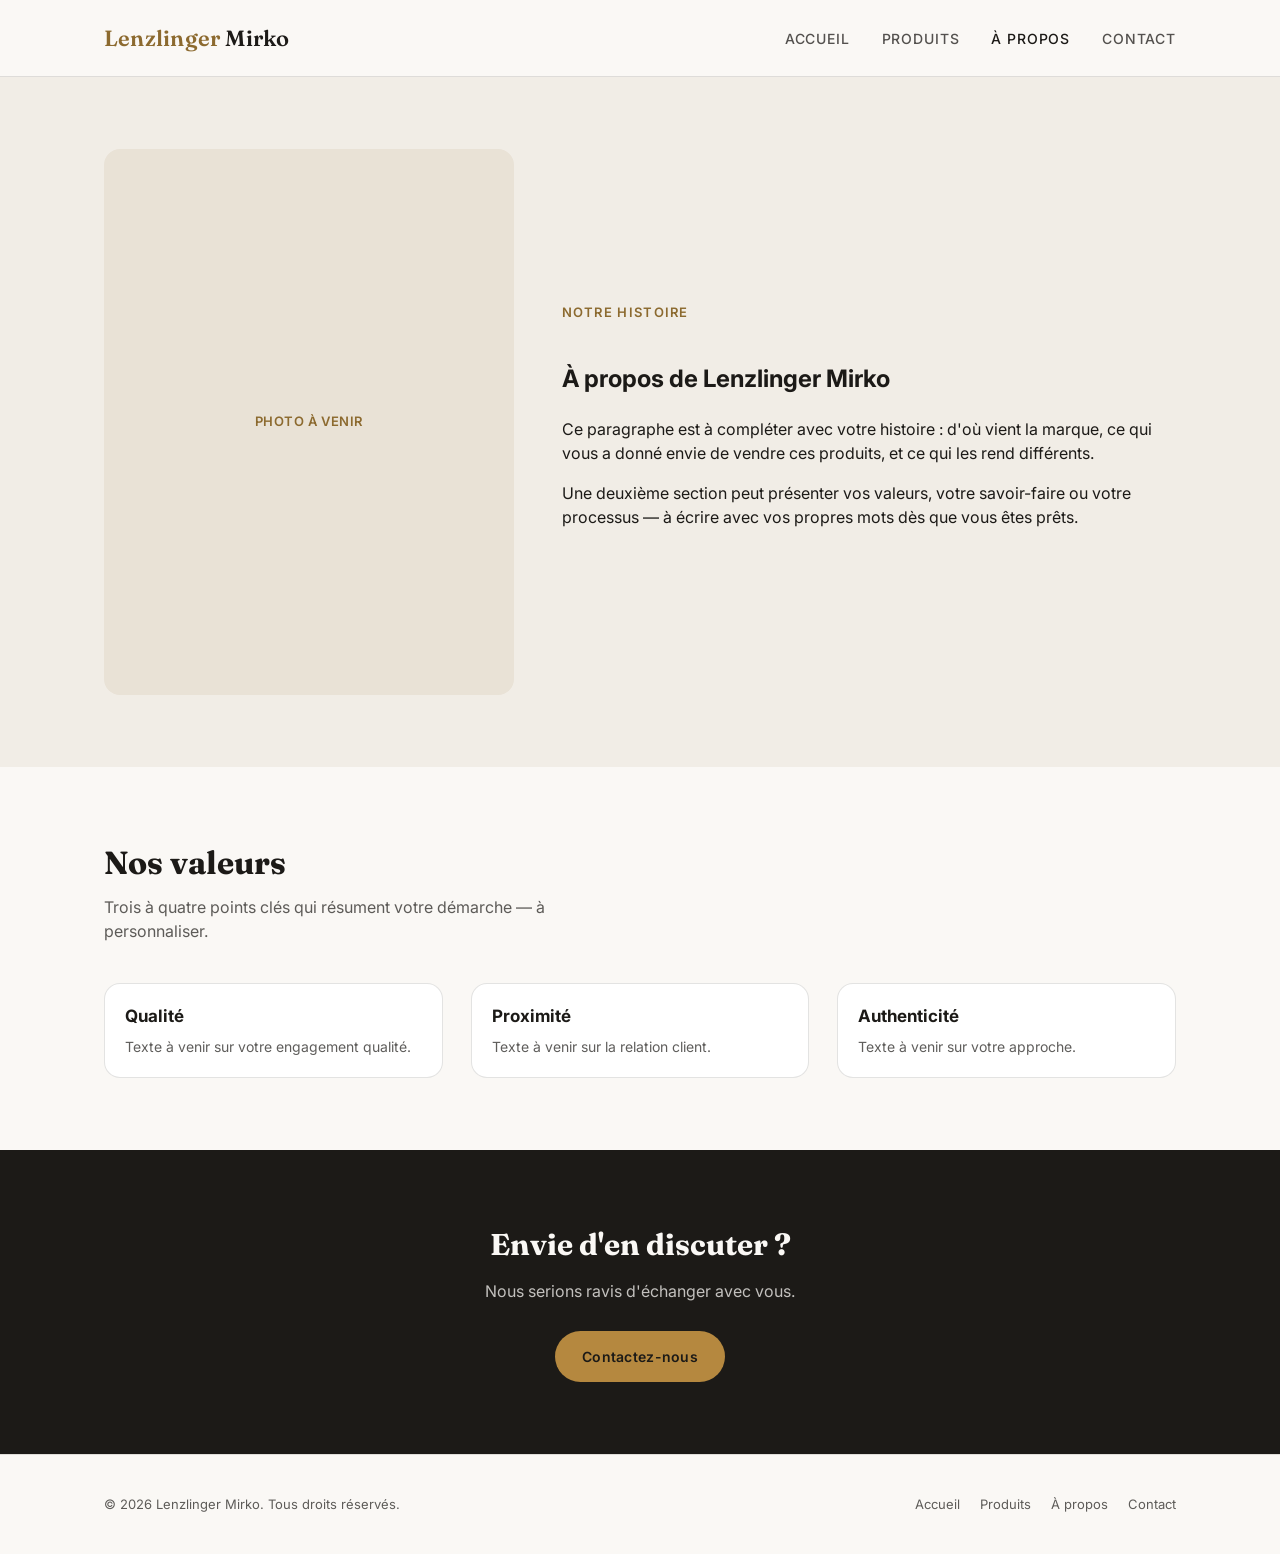
==== a-propos.html @ 875009d1 "Scaffold the Lenzlinger Mirko storefront site Static homepage, products, about and contact pages wit" ====
<!doctype html>
<html lang="fr">
<head>
<meta charset="utf-8">
<meta name="viewport" content="width=device-width, initial-scale=1">
<title>Lenzlinger Mirko — À propos</title>
<meta name="description" content="L'histoire et les valeurs de Lenzlinger Mirko.">
<link rel="preconnect" href="https://fonts.googleapis.com">
<link rel="preconnect" href="https://fonts.gstatic.com" crossorigin>
<link href="https://fonts.googleapis.com/css2?family=Fraunces:opsz,wght@9..144,500;9..144,600&family=Inter:wght@400;500;600;700&display=swap" rel="stylesheet">
<link rel="stylesheet" href="css/style.css">
</head>
<body>

<header class="site-header">
  <div class="wrap">
    <a href="index.html" class="logo">
      <span class="logo-animate"><span class="logo-mark">Lenzlinger</span> Mirko</span>
    </a>
    <nav class="main-nav" id="main-nav">
      <ul>
        <li><a href="index.html">Accueil</a></li>
        <li><a href="produits.html">Produits</a></li>
        <li><a href="a-propos.html" aria-current="page">À propos</a></li>
        <li><a href="contact.html">Contact</a></li>
      </ul>
    </nav>
    <button class="nav-toggle" aria-label="Ouvrir le menu" aria-expanded="false" aria-controls="main-nav">
      <span></span><span></span><span></span>
    </button>
  </div>
</header>

<main>

  <section class="about">
    <div class="wrap">
      <div class="about-media">Photo à venir</div>
      <div>
        <span class="eyebrow">Notre histoire</span>
        <h1>À propos de Lenzlinger Mirko</h1>
        <p class="lead">Ce paragraphe est à compléter avec votre histoire : d'où vient la marque, ce qui vous a donné envie de vendre ces produits, et ce qui les rend différents.</p>
        <p class="lead">Une deuxième section peut présenter vos valeurs, votre savoir-faire ou votre processus — à écrire avec vos propres mots dès que vous êtes prêts.</p>
      </div>
    </div>
  </section>

  <section>
    <div class="wrap">
      <div class="section-head">
        <div>
          <h2>Nos valeurs</h2>
          <p>Trois à quatre points clés qui résument votre démarche — à personnaliser.</p>
        </div>
      </div>
      <div class="grid">
        <article class="card">
          <div class="card-body">
            <h3>Qualité</h3>
            <p style="opacity:.7; font-size:14px; margin:0;">Texte à venir sur votre engagement qualité.</p>
          </div>
        </article>
        <article class="card">
          <div class="card-body">
            <h3>Proximité</h3>
            <p style="opacity:.7; font-size:14px; margin:0;">Texte à venir sur la relation client.</p>
          </div>
        </article>
        <article class="card">
          <div class="card-body">
            <h3>Authenticité</h3>
            <p style="opacity:.7; font-size:14px; margin:0;">Texte à venir sur votre approche.</p>
          </div>
        </article>
      </div>
    </div>
  </section>

  <section class="cta-band">
    <div class="wrap">
      <h2>Envie d'en discuter ?</h2>
      <p>Nous serions ravis d'échanger avec vous.</p>
      <a href="contact.html" class="btn btn-primary">Contactez-nous</a>
    </div>
  </section>

</main>

<footer class="site-footer">
  <div class="wrap">
    <span>&copy; 2026 Lenzlinger Mirko. Tous droits réservés.</span>
    <nav>
      <ul>
        <li><a href="index.html">Accueil</a></li>
        <li><a href="produits.html">Produits</a></li>
        <li><a href="a-propos.html">À propos</a></li>
        <li><a href="contact.html">Contact</a></li>
      </ul>
    </nav>
  </div>
</footer>

<script src="js/main.js"></script>
</body>
</html>
---- css/style.css ----
:root {
  --ink: #1c1a17;
  --paper: #faf8f5;
  --paper-dim: #f1ede6;
  --accent: #b5883f;
  --accent-dark: #8c6a2f;
  --line: rgba(28, 26, 23, 0.12);
  --maxw: 1120px;
}

* { box-sizing: border-box; }

html { scroll-behavior: smooth; }

body {
  margin: 0;
  font-family: "Inter", system-ui, -apple-system, "Segoe UI", sans-serif;
  color: var(--ink);
  background: var(--paper);
  line-height: 1.5;
}

a { color: inherit; text-decoration: none; }

img { max-width: 100%; display: block; }

.wrap {
  max-width: var(--maxw);
  margin: 0 auto;
  padding: 0 24px;
}

/* Header */
.site-header {
  position: sticky;
  top: 0;
  z-index: 50;
  background: rgba(250, 248, 245, 0.92);
  backdrop-filter: blur(8px);
  border-bottom: 1px solid var(--line);
}

.site-header .wrap {
  display: flex;
  align-items: center;
  justify-content: space-between;
  height: 76px;
}

.logo {
  font-family: "Fraunces", Georgia, serif;
  font-weight: 600;
  font-size: 22px;
  letter-spacing: 0.01em;
  display: inline-flex;
  align-items: baseline;
  gap: 6px;
}

.logo .logo-mark {
  color: var(--accent-dark);
}

.logo-animate {
  display: inline-block;
  opacity: 0;
  transform: translateY(10px);
  animation: logoFill 0.9s cubic-bezier(0.19, 1, 0.22, 1) forwards;
  animation-delay: 0.15s;
}

@keyframes logoFill {
  0% {
    opacity: 0;
    transform: translateY(14px) scale(0.94);
    letter-spacing: 0.08em;
  }
  70% {
    opacity: 1;
  }
  100% {
    opacity: 1;
    transform: translateY(0) scale(1);
    letter-spacing: 0.01em;
  }
}

.main-nav ul {
  list-style: none;
  display: flex;
  gap: 32px;
  margin: 0;
  padding: 0;
}

.main-nav a {
  font-size: 14px;
  font-weight: 500;
  text-transform: uppercase;
  letter-spacing: 0.06em;
  opacity: 0.75;
  transition: opacity 0.15s ease;
}

.main-nav a:hover,
.main-nav a[aria-current="page"] {
  opacity: 1;
}

.nav-toggle {
  display: none;
  background: none;
  border: 0;
  cursor: pointer;
  padding: 8px;
}

.nav-toggle span {
  display: block;
  width: 22px;
  height: 2px;
  background: var(--ink);
  margin: 4px 0;
}

/* Hero */
.hero {
  position: relative;
  padding: 96px 0 80px;
  overflow: hidden;
  background: linear-gradient(180deg, var(--paper-dim), var(--paper));
}

.hero .wrap {
  display: grid;
  grid-template-columns: 1.1fr 0.9fr;
  gap: 48px;
  align-items: center;
}

.eyebrow {
  display: inline-block;
  font-size: 13px;
  font-weight: 600;
  letter-spacing: 0.1em;
  text-transform: uppercase;
  color: var(--accent-dark);
  margin-bottom: 18px;
}

.hero h1 {
  font-family: "Fraunces", Georgia, serif;
  font-size: clamp(36px, 5vw, 56px);
  line-height: 1.08;
  margin: 0 0 20px;
}

.hero p.lead {
  font-size: 18px;
  opacity: 0.8;
  max-width: 48ch;
  margin: 0 0 32px;
}

.btn {
  display: inline-flex;
  align-items: center;
  gap: 8px;
  padding: 14px 26px;
  border-radius: 999px;
  font-size: 14px;
  font-weight: 600;
  letter-spacing: 0.02em;
  border: 1px solid transparent;
  cursor: pointer;
}

.btn-primary {
  background: var(--ink);
  color: var(--paper);
}

.btn-primary:hover { background: var(--accent-dark); }

.btn-outline {
  border-color: var(--ink);
  background: transparent;
}

.btn-outline:hover {
  background: var(--ink);
  color: var(--paper);
}

.cta-row {
  display: flex;
  gap: 16px;
  flex-wrap: wrap;
}

.hero-visual {
  aspect-ratio: 4 / 5;
  border-radius: 20px;
  background: repeating-linear-gradient(
    135deg,
    var(--paper-dim),
    var(--paper-dim) 12px,
    #e9e2d6 12px,
    #e9e2d6 24px
  );
  display: flex;
  align-items: center;
  justify-content: center;
  text-align: center;
  color: var(--accent-dark);
  font-size: 14px;
  font-weight: 600;
  letter-spacing: 0.04em;
  text-transform: uppercase;
  border: 1px solid var(--line);
  padding: 24px;
}

/* Sections */
section { padding: 72px 0; }

.section-head {
  display: flex;
  align-items: flex-end;
  justify-content: space-between;
  gap: 24px;
  margin-bottom: 40px;
  flex-wrap: wrap;
}

.section-head h2 {
  font-family: "Fraunces", Georgia, serif;
  font-size: 32px;
  margin: 0;
}

.section-head p {
  margin: 8px 0 0;
  opacity: 0.7;
  max-width: 52ch;
}

/* Product grid */
.grid {
  display: grid;
  grid-template-columns: repeat(auto-fit, minmax(240px, 1fr));
  gap: 28px;
}

.card {
  background: #fff;
  border: 1px solid var(--line);
  border-radius: 16px;
  overflow: hidden;
  display: flex;
  flex-direction: column;
}

.card-media {
  aspect-ratio: 1 / 1;
  background: var(--paper-dim);
  display: flex;
  align-items: center;
  justify-content: center;
  color: var(--accent-dark);
  font-size: 13px;
  font-weight: 600;
  letter-spacing: 0.03em;
  text-transform: uppercase;
  text-align: center;
  padding: 16px;
}

.card-body { padding: 20px; }

.card-body h3 {
  margin: 0 0 6px;
  font-size: 17px;
}

.card-body .price {
  font-weight: 700;
  color: var(--accent-dark);
  margin-top: 10px;
}

.badge-soon {
  display: inline-block;
  font-size: 11px;
  font-weight: 700;
  text-transform: uppercase;
  letter-spacing: 0.05em;
  background: var(--paper-dim);
  color: var(--accent-dark);
  padding: 3px 10px;
  border-radius: 999px;
  margin-top: 10px;
}

/* About */
.about {
  background: var(--paper-dim);
}

.about .wrap {
  display: grid;
  grid-template-columns: 0.8fr 1.2fr;
  gap: 48px;
  align-items: center;
}

.about-media {
  aspect-ratio: 3 / 4;
  border-radius: 16px;
  background: #e9e2d6;
  display: flex;
  align-items: center;
  justify-content: center;
  color: var(--accent-dark);
  font-size: 13px;
  font-weight: 600;
  text-transform: uppercase;
  letter-spacing: 0.04em;
  text-align: center;
  padding: 24px;
}

/* Contact / CTA band */
.cta-band {
  background: var(--ink);
  color: var(--paper);
  text-align: center;
}

.cta-band h2 {
  font-family: "Fraunces", Georgia, serif;
  font-size: 30px;
  margin: 0 0 12px;
}

.cta-band p { opacity: 0.75; margin: 0 0 28px; }

.cta-band .btn-primary {
  background: var(--accent);
  color: var(--ink);
}

.cta-band .btn-primary:hover { background: #d6ab62; }

/* Contact page form */
.contact-grid {
  display: grid;
  grid-template-columns: 1fr 1fr;
  gap: 48px;
}

.form-field {
  margin-bottom: 20px;
}

.form-field label {
  display: block;
  font-size: 13px;
  font-weight: 600;
  margin-bottom: 6px;
}

.form-field input,
.form-field textarea {
  width: 100%;
  padding: 12px 14px;
  border: 1px solid var(--line);
  border-radius: 10px;
  font: inherit;
  background: #fff;
}

.form-field textarea { min-height: 140px; resize: vertical; }

.info-list {
  list-style: none;
  padding: 0;
  margin: 24px 0 0;
}

.info-list li {
  padding: 14px 0;
  border-top: 1px solid var(--line);
}

/* Footer */
.site-footer {
  border-top: 1px solid var(--line);
  padding: 40px 0;
}

.site-footer .wrap {
  display: flex;
  justify-content: space-between;
  align-items: center;
  flex-wrap: wrap;
  gap: 16px;
  font-size: 13px;
  opacity: 0.7;
}

.site-footer nav ul {
  list-style: none;
  display: flex;
  gap: 20px;
  margin: 0;
  padding: 0;
}

/* Responsive */
@media (max-width: 860px) {
  .hero .wrap,
  .about .wrap,
  .contact-grid {
    grid-template-columns: 1fr;
  }

  .hero { padding: 64px 0 48px; }

  .main-nav {
    position: fixed;
    inset: 76px 0 0 0;
    background: var(--paper);
    padding: 24px;
    transform: translateY(-110%);
    transition: transform 0.25s ease;
  }

  .main-nav.open { transform: translateY(0); }

  .main-nav ul {
    flex-direction: column;
    gap: 4px;
  }

  .main-nav a {
    display: block;
    padding: 14px 4px;
    font-size: 16px;
    border-bottom: 1px solid var(--line);
  }

  .nav-toggle { display: block; }
}
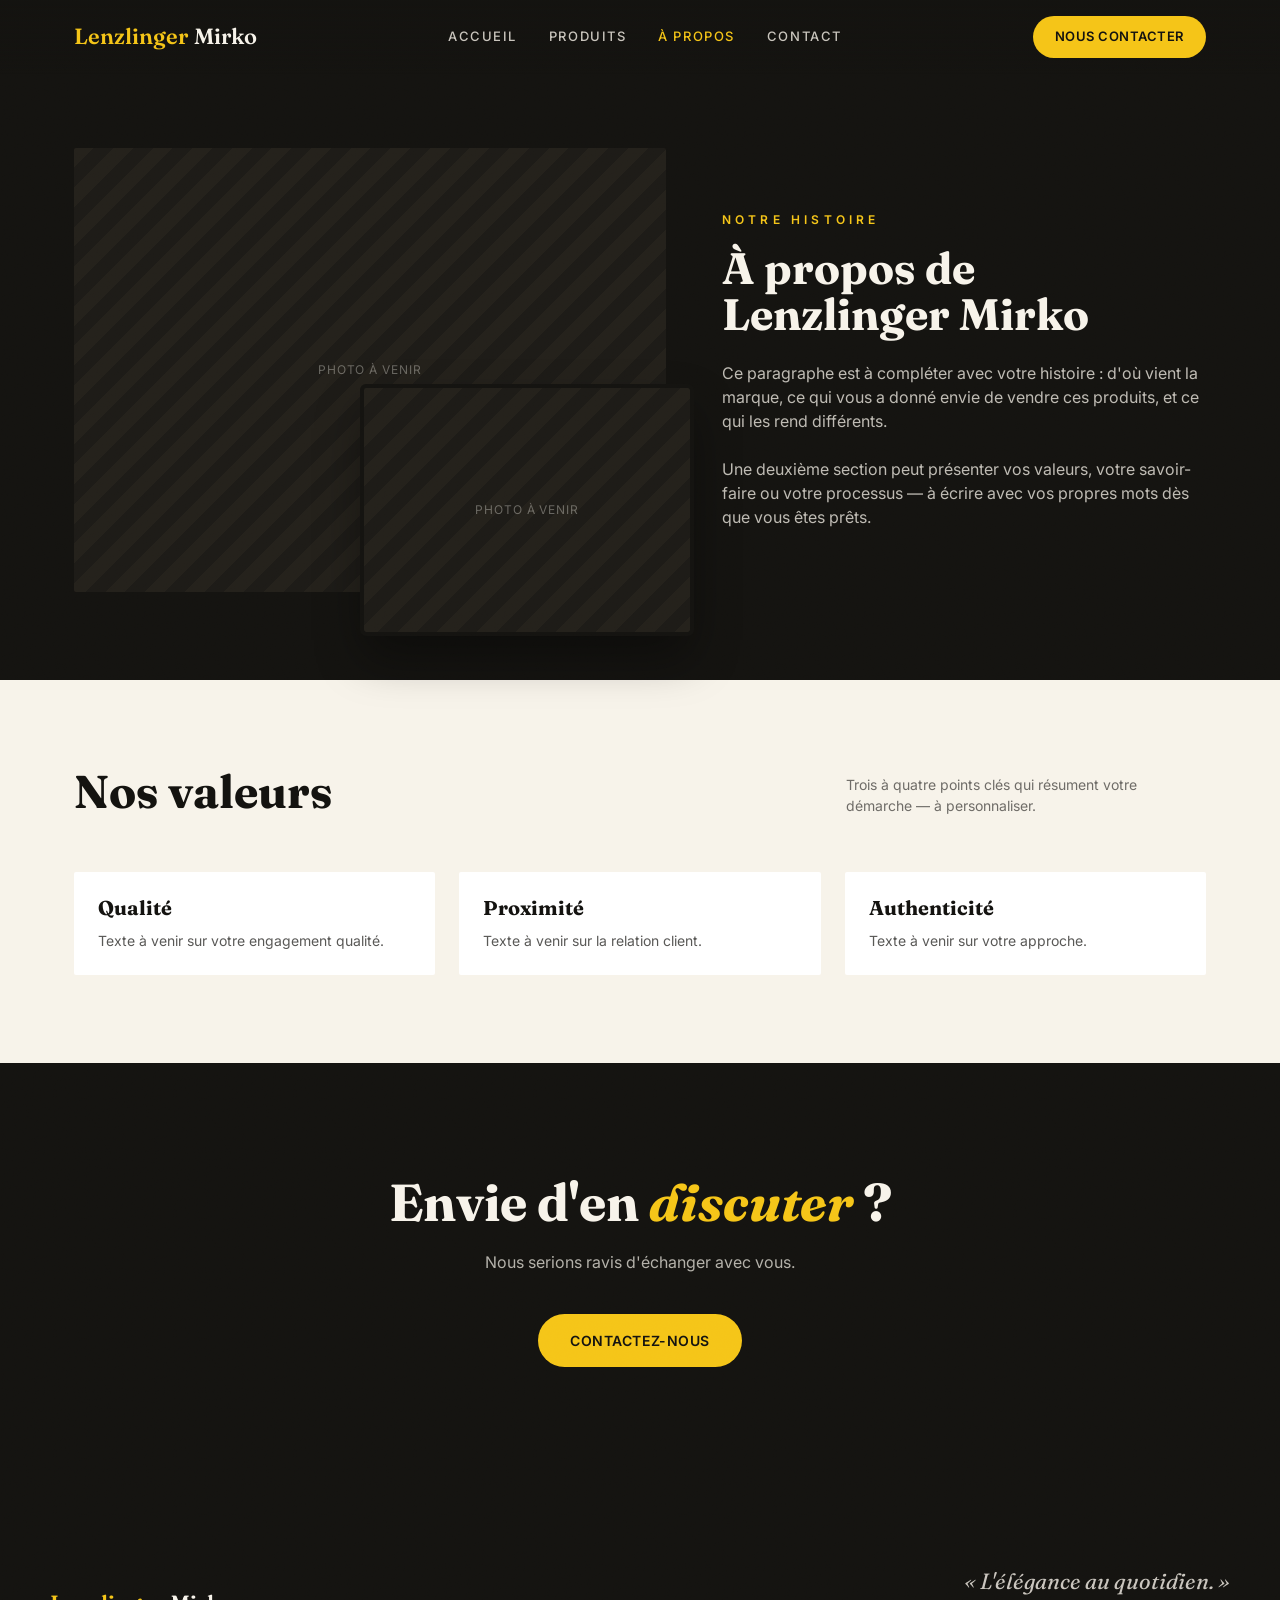
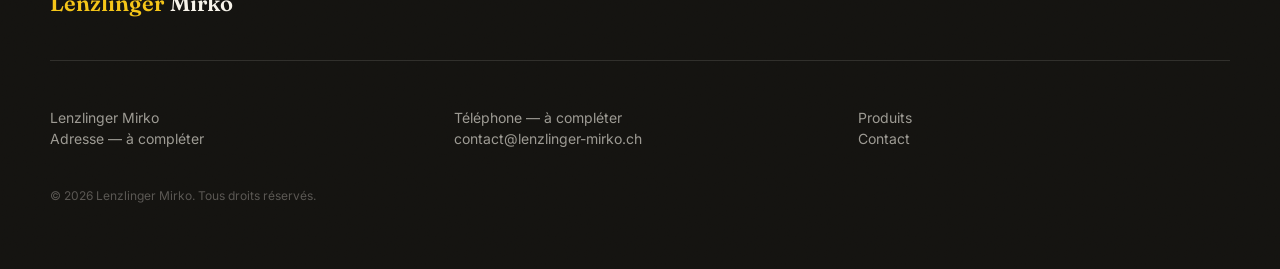
==== commit 8cbaaf7b: "Restyle the site after AZ Coaching's editorial design system Same visual language across all pages: " ====
--- a/a-propos.html
+++ b/a-propos.html
@@ -7,38 +7,54 @@
 <meta name="description" content="L'histoire et les valeurs de Lenzlinger Mirko.">
 <link rel="preconnect" href="https://fonts.googleapis.com">
 <link rel="preconnect" href="https://fonts.gstatic.com" crossorigin>
-<link href="https://fonts.googleapis.com/css2?family=Fraunces:opsz,wght@9..144,500;9..144,600&family=Inter:wght@400;500;600;700&display=swap" rel="stylesheet">
+<link href="https://fonts.googleapis.com/css2?family=Fraunces:ital,wght@0,500;0,600;1,400;1,500;1,600&family=Inter:wght@400;500;600;700&display=swap" rel="stylesheet">
 <link rel="stylesheet" href="css/style.css">
 </head>
 <body>
 
-<header class="site-header">
+<header id="site-header">
   <div class="wrap">
-    <a href="index.html" class="logo">
-      <span class="logo-animate"><span class="logo-mark">Lenzlinger</span> Mirko</span>
+    <a href="index.html" class="wordmark">
+      <span class="mark">Lenzlinger</span> Mirko
     </a>
-    <nav class="main-nav" id="main-nav">
-      <ul>
-        <li><a href="index.html">Accueil</a></li>
-        <li><a href="produits.html">Produits</a></li>
-        <li><a href="a-propos.html" aria-current="page">À propos</a></li>
-        <li><a href="contact.html">Contact</a></li>
-      </ul>
+    <nav class="main-nav">
+      <a href="index.html">Accueil</a>
+      <a href="produits.html">Produits</a>
+      <a href="a-propos.html" aria-current="page">À propos</a>
+      <a href="contact.html">Contact</a>
     </nav>
-    <button class="nav-toggle" aria-label="Ouvrir le menu" aria-expanded="false" aria-controls="main-nav">
-      <span></span><span></span><span></span>
-    </button>
+    <div class="header-actions">
+      <a href="contact.html" class="btn-pill">Nous contacter</a>
+      <button id="menu-toggle" class="menu-toggle" type="button" aria-expanded="false" aria-controls="full-menu" aria-label="Ouvrir le menu">
+        <span></span><span></span><span></span>
+      </button>
+    </div>
   </div>
 </header>
 
+<div id="full-menu">
+  <nav>
+    <a href="index.html">Accueil</a>
+    <a href="produits.html">Produits</a>
+    <a href="a-propos.html" aria-current="page">À propos</a>
+    <a href="contact.html">Contact</a>
+  </nav>
+  <div class="menu-footer">
+    <a href="contact.html" class="btn-pill btn-pill-lg">Nous contacter</a>
+  </div>
+</div>
+
 <main>
 
-  <section class="about">
+  <section class="band-dark grain" style="padding-top: 148px;">
     <div class="wrap">
-      <div class="about-media">Photo à venir</div>
-      <div>
-        <span class="eyebrow">Notre histoire</span>
-        <h1>À propos de Lenzlinger Mirko</h1>
+      <div class="overlap-media">
+        <div class="media-fill" data-reveal>Photo à venir</div>
+        <div class="media-fill small" data-reveal style="--reveal-delay:150ms">Photo à venir</div>
+      </div>
+      <div class="copy" data-reveal style="--reveal-delay:100ms">
+        <p class="kicker">Notre histoire</p>
+        <h1 class="editorial" style="font-size:clamp(30px,4vw,44px); margin:0; line-height:1.05;">À propos de Lenzlinger Mirko</h1>
         <p class="lead">Ce paragraphe est à compléter avec votre histoire : d'où vient la marque, ce qui vous a donné envie de vendre ces produits, et ce qui les rend différents.</p>
         <p class="lead">Une deuxième section peut présenter vos valeurs, votre savoir-faire ou votre processus — à écrire avec vos propres mots dès que vous êtes prêts.</p>
       </div>
@@ -48,55 +64,62 @@
   <section>
     <div class="wrap">
       <div class="section-head">
-        <div>
-          <h2>Nos valeurs</h2>
-          <p>Trois à quatre points clés qui résument votre démarche — à personnaliser.</p>
-        </div>
+        <h2 data-reveal>Nos valeurs</h2>
+        <p data-reveal style="--reveal-delay:80ms">Trois à quatre points clés qui résument votre démarche — à personnaliser.</p>
       </div>
-      <div class="grid">
-        <article class="card">
+      <div class="feature-grid" style="grid-template-columns: repeat(auto-fit, minmax(240px, 1fr));">
+        <article class="card-simple rise-card" data-reveal>
           <div class="card-body">
             <h3>Qualité</h3>
-            <p style="opacity:.7; font-size:14px; margin:0;">Texte à venir sur votre engagement qualité.</p>
+            <p>Texte à venir sur votre engagement qualité.</p>
           </div>
         </article>
-        <article class="card">
+        <article class="card-simple rise-card" data-reveal style="--reveal-delay:70ms">
           <div class="card-body">
             <h3>Proximité</h3>
-            <p style="opacity:.7; font-size:14px; margin:0;">Texte à venir sur la relation client.</p>
+            <p>Texte à venir sur la relation client.</p>
           </div>
         </article>
-        <article class="card">
+        <article class="card-simple rise-card" data-reveal style="--reveal-delay:140ms">
           <div class="card-body">
             <h3>Authenticité</h3>
-            <p style="opacity:.7; font-size:14px; margin:0;">Texte à venir sur votre approche.</p>
+            <p>Texte à venir sur votre approche.</p>
           </div>
         </article>
       </div>
     </div>
   </section>
 
-  <section class="cta-band">
+  <section class="cta-band grain">
     <div class="wrap">
-      <h2>Envie d'en discuter ?</h2>
-      <p>Nous serions ravis d'échanger avec vous.</p>
-      <a href="contact.html" class="btn btn-primary">Contactez-nous</a>
+      <h2 data-reveal>Envie d'en <em>discuter</em> ?</h2>
+      <p class="lead" data-reveal style="--reveal-delay:80ms">Nous serions ravis d'échanger avec vous.</p>
+      <div class="hero-actions" data-reveal style="--reveal-delay:160ms">
+        <a href="contact.html" class="btn-pill btn-pill-lg">Contactez-nous</a>
+      </div>
     </div>
   </section>
 
 </main>
 
-<footer class="site-footer">
-  <div class="wrap">
+<footer id="site-footer" class="grain">
+  <div class="top">
+    <span class="wordmark"><span class="mark">Lenzlinger</span> Mirko</span>
+    <p class="tagline">« L'élégance au quotidien. »</p>
+  </div>
+  <div class="cols">
+    <p>Lenzlinger Mirko<br>Adresse — à compléter</p>
+    <p>
+      Téléphone — à compléter<br>
+      <a href="mailto:contact@lenzlinger-mirko.ch" class="link-draw">contact@lenzlinger-mirko.ch</a>
+    </p>
+    <p>
+      <a href="produits.html" class="link-draw">Produits</a><br>
+      <a href="contact.html" class="link-draw">Contact</a>
+    </p>
+  </div>
+  <div class="bottom">
     <span>&copy; 2026 Lenzlinger Mirko. Tous droits réservés.</span>
-    <nav>
-      <ul>
-        <li><a href="index.html">Accueil</a></li>
-        <li><a href="produits.html">Produits</a></li>
-        <li><a href="a-propos.html">À propos</a></li>
-        <li><a href="contact.html">Contact</a></li>
-      </ul>
-    </nav>
   </div>
 </footer>
 
--- a/css/style.css
+++ b/css/style.css
@@ -1,28 +1,37 @@
 :root {
-  --ink: #1c1a17;
-  --paper: #faf8f5;
-  --paper-dim: #f1ede6;
-  --accent: #b5883f;
-  --accent-dark: #8c6a2f;
-  --line: rgba(28, 26, 23, 0.12);
-  --maxw: 1120px;
+  --ink: #141310;
+  --cream: #f7f3ea;
+  --yellow: #f5c518;
+  --yellow-dark: #8a6500;
+  --line: rgba(247, 243, 234, 0.12);
+  --line-dark: rgba(20, 19, 16, 0.12);
+  --maxw: 1180px;
 }
 
 * { box-sizing: border-box; }
 
-html { scroll-behavior: smooth; }
+html {
+  scroll-behavior: smooth;
+  overflow-x: hidden;
+}
 
 body {
   margin: 0;
+  overflow-x: hidden;
   font-family: "Inter", system-ui, -apple-system, "Segoe UI", sans-serif;
   color: var(--ink);
-  background: var(--paper);
+  background: var(--cream);
   line-height: 1.5;
 }
 
+body.menu-open { overflow: hidden; }
+
 a { color: inherit; text-decoration: none; }
-
 img { max-width: 100%; display: block; }
+
+.editorial {
+  font-family: "Fraunces", Georgia, serif;
+}
 
 .wrap {
   max-width: var(--maxw);
@@ -30,425 +39,698 @@
   padding: 0 24px;
 }
 
-/* Header */
-.site-header {
-  position: sticky;
-  top: 0;
-  z-index: 50;
-  background: rgba(250, 248, 245, 0.92);
-  backdrop-filter: blur(8px);
-  border-bottom: 1px solid var(--line);
-}
-
-.site-header .wrap {
+/* ---------- Reveal-on-scroll (fade + blur + rise), as on AZ Coaching ---------- */
+[data-reveal] {
+  opacity: 0;
+  transform: translateY(28px);
+  filter: blur(6px);
+  transition: opacity 0.8s cubic-bezier(0.16, 1, 0.3, 1),
+    transform 0.8s cubic-bezier(0.16, 1, 0.3, 1),
+    filter 0.8s cubic-bezier(0.16, 1, 0.3, 1);
+  transition-delay: var(--reveal-delay, 0ms);
+}
+
+[data-reveal].is-visible {
+  opacity: 1;
+  transform: none;
+  filter: blur(0);
+}
+
+[data-reveal-hero] {
+  transform: translateY(46px) scale(0.96);
+  filter: blur(10px);
+  transition-duration: 1s;
+}
+
+[data-reveal-hero].is-visible {
+  transform: none;
+  filter: blur(0);
+}
+
+@media (prefers-reduced-motion: reduce) {
+  html { scroll-behavior: auto; }
+  [data-reveal] {
+    opacity: 1 !important;
+    transform: none !important;
+    filter: none !important;
+    transition: none !important;
+  }
+  .kenburns { animation: none !important; }
+}
+
+/* Slow continuous zoom on the hero image */
+@keyframes kenburns {
+  from { transform: scale(1); }
+  to { transform: scale(1.18); }
+}
+
+.kenburns {
+  animation: kenburns 16s ease-in-out infinite alternate;
+}
+
+/* Underline that draws in on hover, instead of a static one */
+.link-draw {
+  position: relative;
+  background-image: linear-gradient(currentColor, currentColor);
+  background-position: 0 100%;
+  background-repeat: no-repeat;
+  background-size: 0% 1px;
+  transition: background-size 0.35s cubic-bezier(0.16, 1, 0.3, 1);
+}
+
+.link-draw:hover,
+.link-draw:focus-visible {
+  background-size: 100% 1px;
+}
+
+/* Elevation + image zoom on hover for cards */
+.rise-card {
+  transition: transform 0.5s cubic-bezier(0.16, 1, 0.3, 1),
+    box-shadow 0.5s cubic-bezier(0.16, 1, 0.3, 1);
+}
+
+@media (hover: hover) {
+  .rise-card:hover {
+    transform: translateY(-6px);
+    box-shadow: 0 24px 48px -24px rgba(20, 19, 16, 0.35);
+  }
+}
+
+/* Subtle grain over large dark fields */
+.grain { position: relative; isolation: isolate; }
+
+.grain::after {
+  content: "";
+  position: absolute;
+  inset: 0;
+  z-index: 1;
+  pointer-events: none;
+  opacity: 0.05;
+  mix-blend-mode: overlay;
+  background-image: url("data:image/svg+xml,%3Csvg xmlns='http://www.w3.org/2000/svg' width='120' height='120'%3E%3Cfilter id='n'%3E%3CfeTurbulence type='fractalNoise' baseFrequency='0.9' numOctaves='2' stitchTiles='stitch'/%3E%3C/filter%3E%3Crect width='100%25' height='100%25' filter='url(%23n)'/%3E%3C/svg%3E");
+  background-size: 120px 120px;
+}
+
+/* ---------- Header ---------- */
+#site-header {
+  position: fixed;
+  inset: 0 0 auto 0;
+  z-index: 60;
+  background-image: linear-gradient(to bottom, rgba(20,19,16,0.7) 0%, rgba(20,19,16,0.4) 70%, rgba(20,19,16,0) 100%);
+  transition: background-color 0.3s ease, backdrop-filter 0.3s ease, box-shadow 0.3s ease;
+}
+
+#site-header.scrolled {
+  background-image: none;
+  background-color: rgba(20, 19, 16, 0.92);
+  backdrop-filter: blur(10px);
+  box-shadow: 0 1px 0 var(--line);
+}
+
+#site-header .wrap {
   display: flex;
   align-items: center;
   justify-content: space-between;
-  height: 76px;
-}
-
-.logo {
+  gap: 24px;
+  padding: 16px 24px;
+}
+
+.wordmark {
   font-family: "Fraunces", Georgia, serif;
   font-weight: 600;
   font-size: 22px;
-  letter-spacing: 0.01em;
+  color: var(--cream);
   display: inline-flex;
   align-items: baseline;
   gap: 6px;
 }
 
-.logo .logo-mark {
-  color: var(--accent-dark);
-}
-
-.logo-animate {
-  display: inline-block;
+.wordmark .mark { color: var(--yellow); }
+
+.main-nav {
+  display: none;
+  align-items: center;
+  gap: 32px;
+  font-size: 13px;
+  font-weight: 500;
+  text-transform: uppercase;
+  letter-spacing: 0.12em;
+  color: rgba(247, 243, 234, 0.8);
+}
+
+.main-nav a:hover,
+.main-nav a[aria-current="page"] {
+  color: var(--yellow);
+}
+
+.header-actions { display: flex; align-items: center; gap: 12px; }
+
+.btn-pill {
+  display: inline-flex;
+  align-items: center;
+  gap: 8px;
+  border-radius: 999px;
+  padding: 11px 22px;
+  font-size: 13px;
+  font-weight: 600;
+  text-transform: uppercase;
+  letter-spacing: 0.04em;
+  background: var(--yellow);
+  color: var(--ink);
+  transition: background 0.2s ease;
+}
+
+.btn-pill:hover { background: #fff; }
+
+.btn-pill-lg { padding: 16px 32px; font-size: 14px; }
+
+.menu-toggle {
+  display: flex;
+  flex-direction: column;
+  align-items: center;
+  justify-content: center;
+  gap: 5px;
+  width: 40px;
+  height: 40px;
+  border-radius: 999px;
+  border: 1px solid rgba(247, 243, 234, 0.25);
+  background: none;
+  cursor: pointer;
+}
+
+.menu-toggle span {
+  width: 20px;
+  height: 1px;
+  background: var(--cream);
+  transition: transform 0.3s ease, opacity 0.2s ease;
+}
+
+.menu-toggle[aria-expanded="true"] span:nth-child(1) { transform: translateY(6px) rotate(45deg); }
+.menu-toggle[aria-expanded="true"] span:nth-child(2) { opacity: 0; }
+.menu-toggle[aria-expanded="true"] span:nth-child(3) { transform: translateY(-6px) rotate(-45deg); }
+
+#full-menu {
+  position: fixed;
+  inset: 0;
+  z-index: 50;
+  display: none;
+  flex-direction: column;
+  background: var(--ink);
+  color: var(--cream);
+  padding: 112px 24px 40px;
+}
+
+#full-menu.open { display: flex; }
+
+#full-menu nav {
+  display: flex;
+  flex: 1;
+  flex-direction: column;
+  justify-content: center;
+  gap: 4px;
+}
+
+#full-menu nav a {
+  font-family: "Fraunces", Georgia, serif;
+  font-size: 32px;
+  padding: 14px 0;
+  border-bottom: 1px solid var(--line);
   opacity: 0;
-  transform: translateY(10px);
-  animation: logoFill 0.9s cubic-bezier(0.19, 1, 0.22, 1) forwards;
-  animation-delay: 0.15s;
-}
-
-@keyframes logoFill {
-  0% {
-    opacity: 0;
-    transform: translateY(14px) scale(0.94);
-    letter-spacing: 0.08em;
-  }
-  70% {
-    opacity: 1;
-  }
-  100% {
-    opacity: 1;
-    transform: translateY(0) scale(1);
-    letter-spacing: 0.01em;
-  }
-}
-
-.main-nav ul {
-  list-style: none;
-  display: flex;
-  gap: 32px;
-  margin: 0;
-  padding: 0;
-}
-
-.main-nav a {
+  transform: translateY(16px);
+  transition: opacity 0.3s ease, transform 0.3s ease;
+}
+
+#full-menu.open nav a { opacity: 1; transform: none; }
+#full-menu nav a[aria-current="page"] { color: var(--yellow); }
+
+#full-menu .menu-footer {
+  display: flex;
+  flex-direction: column;
+  align-items: center;
+  gap: 16px;
+  margin-top: 32px;
+}
+
+@media (min-width: 1024px) {
+  .main-nav { display: flex; }
+  .menu-toggle { display: none; }
+  #full-menu { display: none !important; }
+}
+
+/* ---------- Hero ---------- */
+.hero {
+  position: relative;
+  display: flex;
+  align-items: center;
+  min-height: 100svh;
+  overflow: hidden;
+  background: var(--ink);
+}
+
+.hero-media {
+  position: absolute;
+  inset: 0;
+}
+
+.hero-media .kenburns {
+  position: absolute;
+  inset: 0;
+  width: 100%;
+  height: 100%;
+  background: repeating-linear-gradient(135deg, #1d1b17, #1d1b17 14px, #141310 14px, #141310 28px);
+  display: flex;
+  align-items: center;
+  justify-content: center;
+  color: rgba(247, 243, 234, 0.3);
+  font-size: 13px;
+  font-weight: 600;
+  letter-spacing: 0.08em;
+  text-transform: uppercase;
+}
+
+.hero-overlay {
+  position: absolute;
+  inset: 0;
+  background: linear-gradient(0deg, var(--ink) 0%, rgba(20,19,16,0.55) 55%, rgba(20,19,16,0.1) 100%);
+}
+
+.hero-content {
+  position: relative;
+  z-index: 1;
+  width: 100%;
+  padding: 0 24px;
+  max-width: var(--maxw);
+  margin: 0 auto;
+}
+
+.hero-inner { max-width: 640px; }
+
+.kicker {
+  font-size: 12px;
+  font-weight: 600;
+  text-transform: uppercase;
+  letter-spacing: 0.35em;
+  color: var(--yellow);
+  margin: 0 0 20px;
+}
+
+.hero h1 {
+  font-family: "Fraunces", Georgia, serif;
+  font-size: clamp(42px, 9vw, 92px);
+  line-height: 0.98;
+  margin: 0;
+  color: var(--cream);
+}
+
+.hero h1 em {
+  font-style: italic;
+  color: var(--yellow);
+}
+
+.hero .lead {
+  margin: 26px 0 0;
+  max-width: 44ch;
+  font-size: 18px;
+  color: rgba(247, 243, 234, 0.8);
+}
+
+.hero-actions {
+  display: flex;
+  flex-wrap: wrap;
+  align-items: center;
+  gap: 24px;
+  margin-top: 40px;
+}
+
+.hero-actions .link-draw {
   font-size: 14px;
   font-weight: 500;
-  text-transform: uppercase;
-  letter-spacing: 0.06em;
-  opacity: 0.75;
-  transition: opacity 0.15s ease;
-}
-
-.main-nav a:hover,
-.main-nav a[aria-current="page"] {
-  opacity: 1;
-}
-
-.nav-toggle {
+  color: rgba(247, 243, 234, 0.85);
+}
+
+.hero-actions .link-draw:hover { color: var(--yellow); }
+
+.hero-stats {
+  position: relative;
+  z-index: 1;
+  max-width: var(--maxw);
+  margin: 0 auto;
+  padding: 0 24px 32px;
   display: none;
-  background: none;
-  border: 0;
-  cursor: pointer;
-  padding: 8px;
-}
-
-.nav-toggle span {
-  display: block;
-  width: 22px;
-  height: 2px;
+}
+
+.hero-stats .row {
+  display: flex;
+  justify-content: space-between;
+  gap: 24px;
+  border-top: 1px solid var(--line);
+  padding-top: 18px;
+  font-size: 11px;
+  text-transform: uppercase;
+  letter-spacing: 0.2em;
+  color: rgba(247, 243, 234, 0.55);
+}
+
+.hero-stats .row span.num {
+  font-family: "Fraunces", Georgia, serif;
+  font-style: normal;
+  font-size: 18px;
+  color: var(--yellow);
+  margin-right: 8px;
+}
+
+@media (min-width: 640px) {
+  .hero-stats { display: block; }
+}
+
+/* ---------- Sections ---------- */
+section { padding: 88px 0; }
+
+.section-head {
+  display: flex;
+  gap: 24px;
+  justify-content: space-between;
+  align-items: flex-end;
+  flex-wrap: wrap;
+}
+
+.section-head h2 {
+  font-family: "Fraunces", Georgia, serif;
+  font-size: clamp(30px, 4vw, 46px);
+  line-height: 1.05;
+  margin: 0;
+  max-width: 20ch;
+}
+
+.section-head h2 em { font-style: italic; color: var(--yellow-dark); }
+
+.section-head p {
+  margin: 0;
+  max-width: 40ch;
+  font-size: 14px;
+  color: rgba(20, 19, 16, 0.6);
+}
+
+/* Asymmetric product grid */
+.feature-grid {
+  display: grid;
+  gap: 24px;
+  margin-top: 56px;
+  grid-template-columns: 1fr;
+}
+
+@media (min-width: 1024px) {
+  .feature-grid {
+    grid-template-columns: repeat(3, 1fr);
+    grid-auto-rows: 1fr;
+  }
+  .feature-grid > .card-feature {
+    grid-column: span 2;
+    grid-row: span 2;
+  }
+}
+
+.card-feature {
+  position: relative;
+  display: flex;
+  flex-direction: column;
+  justify-content: flex-end;
+  min-height: 26rem;
+  overflow: hidden;
+  border-radius: 2px;
+  background: #1d1b17;
+}
+
+.card-feature .media-fill {
+  position: absolute;
+  inset: 0;
+  background: repeating-linear-gradient(135deg, #24211b, #24211b 14px, #1d1b17 14px, #1d1b17 28px);
+  display: flex;
+  align-items: center;
+  justify-content: center;
+  color: rgba(247,243,234,0.35);
+  font-size: 12px;
+  text-transform: uppercase;
+  letter-spacing: 0.08em;
+}
+
+.card-feature::after {
+  content: "";
+  position: absolute;
+  inset: 0;
+  background: linear-gradient(0deg, var(--ink) 0%, rgba(20,19,16,0.25) 60%, transparent 100%);
+}
+
+.card-feature .card-body {
+  position: relative;
+  z-index: 1;
+  padding: 32px;
+  color: var(--cream);
+}
+
+.card-feature h3 { font-size: 28px; }
+
+.card-simple {
+  display: flex;
+  flex-direction: column;
+  overflow: hidden;
+  border-radius: 2px;
+  background: #fff;
+}
+
+.card-simple .media-fill {
+  aspect-ratio: 4 / 3;
+  background: var(--line-dark);
+  display: flex;
+  align-items: center;
+  justify-content: center;
+  color: rgba(20,19,16,0.4);
+  font-size: 12px;
+  text-transform: uppercase;
+  letter-spacing: 0.08em;
+}
+
+.card-body { padding: 24px; flex: 1; display: flex; flex-direction: column; }
+
+.card-body h3 {
+  font-family: "Fraunces", Georgia, serif;
+  font-size: 20px;
+  margin: 0;
+  line-height: 1.2;
+}
+
+.card-body p {
+  margin: 10px 0 0;
+  font-size: 14px;
+  opacity: 0.7;
+}
+
+.card-body .more {
+  margin-top: auto;
+  padding-top: 16px;
+  font-size: 12px;
+  font-weight: 600;
+  text-transform: uppercase;
+  letter-spacing: 0.05em;
+}
+
+.card-simple .more { color: var(--ink); }
+.card-feature .more { color: var(--yellow); }
+
+/* Dark editorial band with overlapping images */
+.band-dark {
   background: var(--ink);
-  margin: 4px 0;
-}
-
-/* Hero */
-.hero {
-  position: relative;
-  padding: 96px 0 80px;
-  overflow: hidden;
-  background: linear-gradient(180deg, var(--paper-dim), var(--paper));
-}
-
-.hero .wrap {
+  color: var(--cream);
+}
+
+.band-dark .wrap {
   display: grid;
-  grid-template-columns: 1.1fr 0.9fr;
-  gap: 48px;
-  align-items: center;
-}
-
-.eyebrow {
-  display: inline-block;
+  gap: 56px;
+  align-items: center;
+  grid-template-columns: 1fr;
+}
+
+@media (min-width: 1024px) {
+  .band-dark .wrap { grid-template-columns: 1.1fr 0.9fr; }
+}
+
+.overlap-media { position: relative; }
+
+.overlap-media .media-fill {
+  aspect-ratio: 4 / 3;
+  width: 100%;
+  border-radius: 2px;
+  background: repeating-linear-gradient(135deg, #24211b, #24211b 14px, #1d1b17 14px, #1d1b17 28px);
+  display: flex;
+  align-items: center;
+  justify-content: center;
+  color: rgba(247,243,234,0.35);
+  font-size: 12px;
+  text-transform: uppercase;
+  letter-spacing: 0.08em;
+}
+
+.overlap-media .media-fill.small {
+  position: absolute;
+  right: -24px;
+  bottom: -40px;
+  width: 55%;
+  box-shadow: 0 24px 48px rgba(0,0,0,0.4);
+  outline: 4px solid var(--ink);
+  display: none;
+}
+
+@media (min-width: 640px) {
+  .overlap-media .media-fill.small { display: flex; }
+}
+
+.band-dark .copy p.kicker { margin-bottom: 16px; }
+
+.band-dark .copy h2 {
+  font-family: "Fraunces", Georgia, serif;
+  font-size: clamp(30px, 4vw, 44px);
+  margin: 0;
+  line-height: 1.05;
+}
+
+.band-dark .copy .lead {
+  margin: 24px 0 0;
+  color: rgba(247, 243, 234, 0.75);
+  max-width: 48ch;
+}
+
+.band-dark .copy .link-draw {
+  display: inline-flex;
+  margin-top: 28px;
   font-size: 13px;
   font-weight: 600;
-  letter-spacing: 0.1em;
-  text-transform: uppercase;
-  color: var(--accent-dark);
-  margin-bottom: 18px;
-}
-
-.hero h1 {
-  font-family: "Fraunces", Georgia, serif;
-  font-size: clamp(36px, 5vw, 56px);
-  line-height: 1.08;
-  margin: 0 0 20px;
-}
-
-.hero p.lead {
+  text-transform: uppercase;
+  letter-spacing: 0.04em;
+  color: var(--yellow);
+}
+
+/* Centered text section */
+.text-center-section { text-align: center; }
+.text-center-section .wrap { max-width: 700px; }
+.text-center-section h2 {
+  font-family: "Fraunces", Georgia, serif;
+  font-size: clamp(26px, 4vw, 36px);
+  margin: 0;
+}
+.text-center-section p { margin: 20px auto 0; color: rgba(20,19,16,0.65); max-width: 56ch; }
+
+/* Testimonials */
+.testimonials { background: #fff; border-top: 1px solid var(--line-dark); }
+.testimonials h2 { font-family: "Fraunces", Georgia, serif; font-size: clamp(26px, 4vw, 36px); margin: 0; }
+
+.testimonial-grid {
+  display: grid;
+  gap: 40px;
+  margin-top: 48px;
+  grid-template-columns: 1fr;
+}
+
+@media (min-width: 640px) { .testimonial-grid { grid-template-columns: repeat(3, 1fr); } }
+
+.testimonial {
+  border-top: 1px solid var(--line-dark);
+  padding-top: 20px;
+}
+
+.testimonial blockquote {
+  margin: 0;
+  font-family: "Fraunces", Georgia, serif;
+  font-style: italic;
   font-size: 18px;
-  opacity: 0.8;
-  max-width: 48ch;
-  margin: 0 0 32px;
-}
-
-.btn {
-  display: inline-flex;
-  align-items: center;
-  gap: 8px;
-  padding: 14px 26px;
-  border-radius: 999px;
-  font-size: 14px;
+  line-height: 1.35;
+  color: rgba(20,19,16,0.85);
+}
+
+.testimonial figcaption {
+  margin-top: 16px;
+  font-size: 11px;
   font-weight: 600;
-  letter-spacing: 0.02em;
-  border: 1px solid transparent;
-  cursor: pointer;
-}
-
-.btn-primary {
+  text-transform: uppercase;
+  letter-spacing: 0.12em;
+  color: rgba(20,19,16,0.5);
+}
+
+/* CTA band */
+.cta-band {
   background: var(--ink);
-  color: var(--paper);
-}
-
-.btn-primary:hover { background: var(--accent-dark); }
-
-.btn-outline {
-  border-color: var(--ink);
-  background: transparent;
-}
-
-.btn-outline:hover {
+  color: var(--cream);
+  text-align: center;
+  padding: 112px 0;
+}
+
+.cta-band h2 {
+  font-family: "Fraunces", Georgia, serif;
+  font-size: clamp(32px, 5vw, 52px);
+  margin: 0;
+  line-height: 1.05;
+}
+
+.cta-band h2 em { font-style: italic; color: var(--yellow); }
+
+.cta-band .lead {
+  max-width: 44ch;
+  margin: 20px auto 0;
+  color: rgba(247, 243, 234, 0.7);
+}
+
+.cta-band .hero-actions { justify-content: center; }
+
+/* Footer */
+#site-footer {
   background: var(--ink);
-  color: var(--paper);
-}
-
-.cta-row {
-  display: flex;
-  gap: 16px;
+  color: var(--cream);
+  padding: 64px 24px;
+}
+
+#site-footer .top {
+  display: flex;
   flex-wrap: wrap;
-}
-
-.hero-visual {
-  aspect-ratio: 4 / 5;
-  border-radius: 20px;
-  background: repeating-linear-gradient(
-    135deg,
-    var(--paper-dim),
-    var(--paper-dim) 12px,
-    #e9e2d6 12px,
-    #e9e2d6 24px
-  );
-  display: flex;
-  align-items: center;
-  justify-content: center;
-  text-align: center;
-  color: var(--accent-dark);
-  font-size: 14px;
-  font-weight: 600;
-  letter-spacing: 0.04em;
-  text-transform: uppercase;
-  border: 1px solid var(--line);
-  padding: 24px;
-}
-
-/* Sections */
-section { padding: 72px 0; }
-
-.section-head {
-  display: flex;
+  gap: 24px;
   align-items: flex-end;
   justify-content: space-between;
-  gap: 24px;
-  margin-bottom: 40px;
+  max-width: var(--maxw);
+  margin: 0 auto;
+}
+
+#site-footer .tagline {
+  font-family: "Fraunces", Georgia, serif;
+  font-style: italic;
+  font-size: 22px;
+  color: rgba(247, 243, 234, 0.8);
+}
+
+#site-footer .cols {
+  display: grid;
+  gap: 32px;
+  max-width: var(--maxw);
+  margin: 40px auto 0;
+  padding-top: 32px;
+  border-top: 1px solid var(--line);
+  font-size: 14px;
+  color: rgba(247, 243, 234, 0.6);
+  grid-template-columns: 1fr;
+}
+
+@media (min-width: 640px) { #site-footer .cols { grid-template-columns: repeat(3, 1fr); } }
+
+#site-footer .bottom {
+  max-width: var(--maxw);
+  margin: 24px auto 0;
+  padding-top: 0;
+  display: flex;
   flex-wrap: wrap;
-}
-
-.section-head h2 {
-  font-family: "Fraunces", Georgia, serif;
-  font-size: 32px;
-  margin: 0;
-}
-
-.section-head p {
-  margin: 8px 0 0;
-  opacity: 0.7;
-  max-width: 52ch;
-}
-
-/* Product grid */
-.grid {
-  display: grid;
-  grid-template-columns: repeat(auto-fit, minmax(240px, 1fr));
-  gap: 28px;
-}
-
-.card {
-  background: #fff;
-  border: 1px solid var(--line);
-  border-radius: 16px;
-  overflow: hidden;
-  display: flex;
-  flex-direction: column;
-}
-
-.card-media {
-  aspect-ratio: 1 / 1;
-  background: var(--paper-dim);
-  display: flex;
-  align-items: center;
-  justify-content: center;
-  color: var(--accent-dark);
-  font-size: 13px;
-  font-weight: 600;
-  letter-spacing: 0.03em;
-  text-transform: uppercase;
-  text-align: center;
-  padding: 16px;
-}
-
-.card-body { padding: 20px; }
-
-.card-body h3 {
-  margin: 0 0 6px;
-  font-size: 17px;
-}
-
-.card-body .price {
-  font-weight: 700;
-  color: var(--accent-dark);
-  margin-top: 10px;
-}
-
-.badge-soon {
-  display: inline-block;
-  font-size: 11px;
-  font-weight: 700;
-  text-transform: uppercase;
-  letter-spacing: 0.05em;
-  background: var(--paper-dim);
-  color: var(--accent-dark);
-  padding: 3px 10px;
-  border-radius: 999px;
-  margin-top: 10px;
-}
-
-/* About */
-.about {
-  background: var(--paper-dim);
-}
-
-.about .wrap {
-  display: grid;
-  grid-template-columns: 0.8fr 1.2fr;
-  gap: 48px;
-  align-items: center;
-}
-
-.about-media {
-  aspect-ratio: 3 / 4;
-  border-radius: 16px;
-  background: #e9e2d6;
-  display: flex;
-  align-items: center;
-  justify-content: center;
-  color: var(--accent-dark);
-  font-size: 13px;
-  font-weight: 600;
-  text-transform: uppercase;
-  letter-spacing: 0.04em;
-  text-align: center;
-  padding: 24px;
-}
-
-/* Contact / CTA band */
-.cta-band {
-  background: var(--ink);
-  color: var(--paper);
-  text-align: center;
-}
-
-.cta-band h2 {
-  font-family: "Fraunces", Georgia, serif;
-  font-size: 30px;
-  margin: 0 0 12px;
-}
-
-.cta-band p { opacity: 0.75; margin: 0 0 28px; }
-
-.cta-band .btn-primary {
-  background: var(--accent);
-  color: var(--ink);
-}
-
-.cta-band .btn-primary:hover { background: #d6ab62; }
-
-/* Contact page form */
-.contact-grid {
-  display: grid;
-  grid-template-columns: 1fr 1fr;
-  gap: 48px;
-}
-
-.form-field {
-  margin-bottom: 20px;
-}
-
-.form-field label {
-  display: block;
-  font-size: 13px;
-  font-weight: 600;
-  margin-bottom: 6px;
-}
-
-.form-field input,
-.form-field textarea {
-  width: 100%;
-  padding: 12px 14px;
-  border: 1px solid var(--line);
-  border-radius: 10px;
-  font: inherit;
-  background: #fff;
-}
-
-.form-field textarea { min-height: 140px; resize: vertical; }
-
-.info-list {
-  list-style: none;
-  padding: 0;
-  margin: 24px 0 0;
-}
-
-.info-list li {
-  padding: 14px 0;
-  border-top: 1px solid var(--line);
-}
-
-/* Footer */
-.site-footer {
-  border-top: 1px solid var(--line);
-  padding: 40px 0;
-}
-
-.site-footer .wrap {
-  display: flex;
   justify-content: space-between;
-  align-items: center;
-  flex-wrap: wrap;
   gap: 16px;
-  font-size: 13px;
-  opacity: 0.7;
-}
-
-.site-footer nav ul {
-  list-style: none;
-  display: flex;
-  gap: 20px;
-  margin: 0;
-  padding: 0;
-}
-
-/* Responsive */
-@media (max-width: 860px) {
-  .hero .wrap,
-  .about .wrap,
-  .contact-grid {
-    grid-template-columns: 1fr;
-  }
-
-  .hero { padding: 64px 0 48px; }
-
-  .main-nav {
-    position: fixed;
-    inset: 76px 0 0 0;
-    background: var(--paper);
-    padding: 24px;
-    transform: translateY(-110%);
-    transition: transform 0.25s ease;
-  }
-
-  .main-nav.open { transform: translateY(0); }
-
-  .main-nav ul {
-    flex-direction: column;
-    gap: 4px;
-  }
-
-  .main-nav a {
-    display: block;
-    padding: 14px 4px;
-    font-size: 16px;
-    border-bottom: 1px solid var(--line);
-  }
-
-  .nav-toggle { display: block; }
-}
+  font-size: 12px;
+  color: rgba(247, 243, 234, 0.3);
+}
+
+/* Responsive polish */
+@media (max-width: 1023px) {
+  .hero-actions .btn-pill { order: -1; }
+}
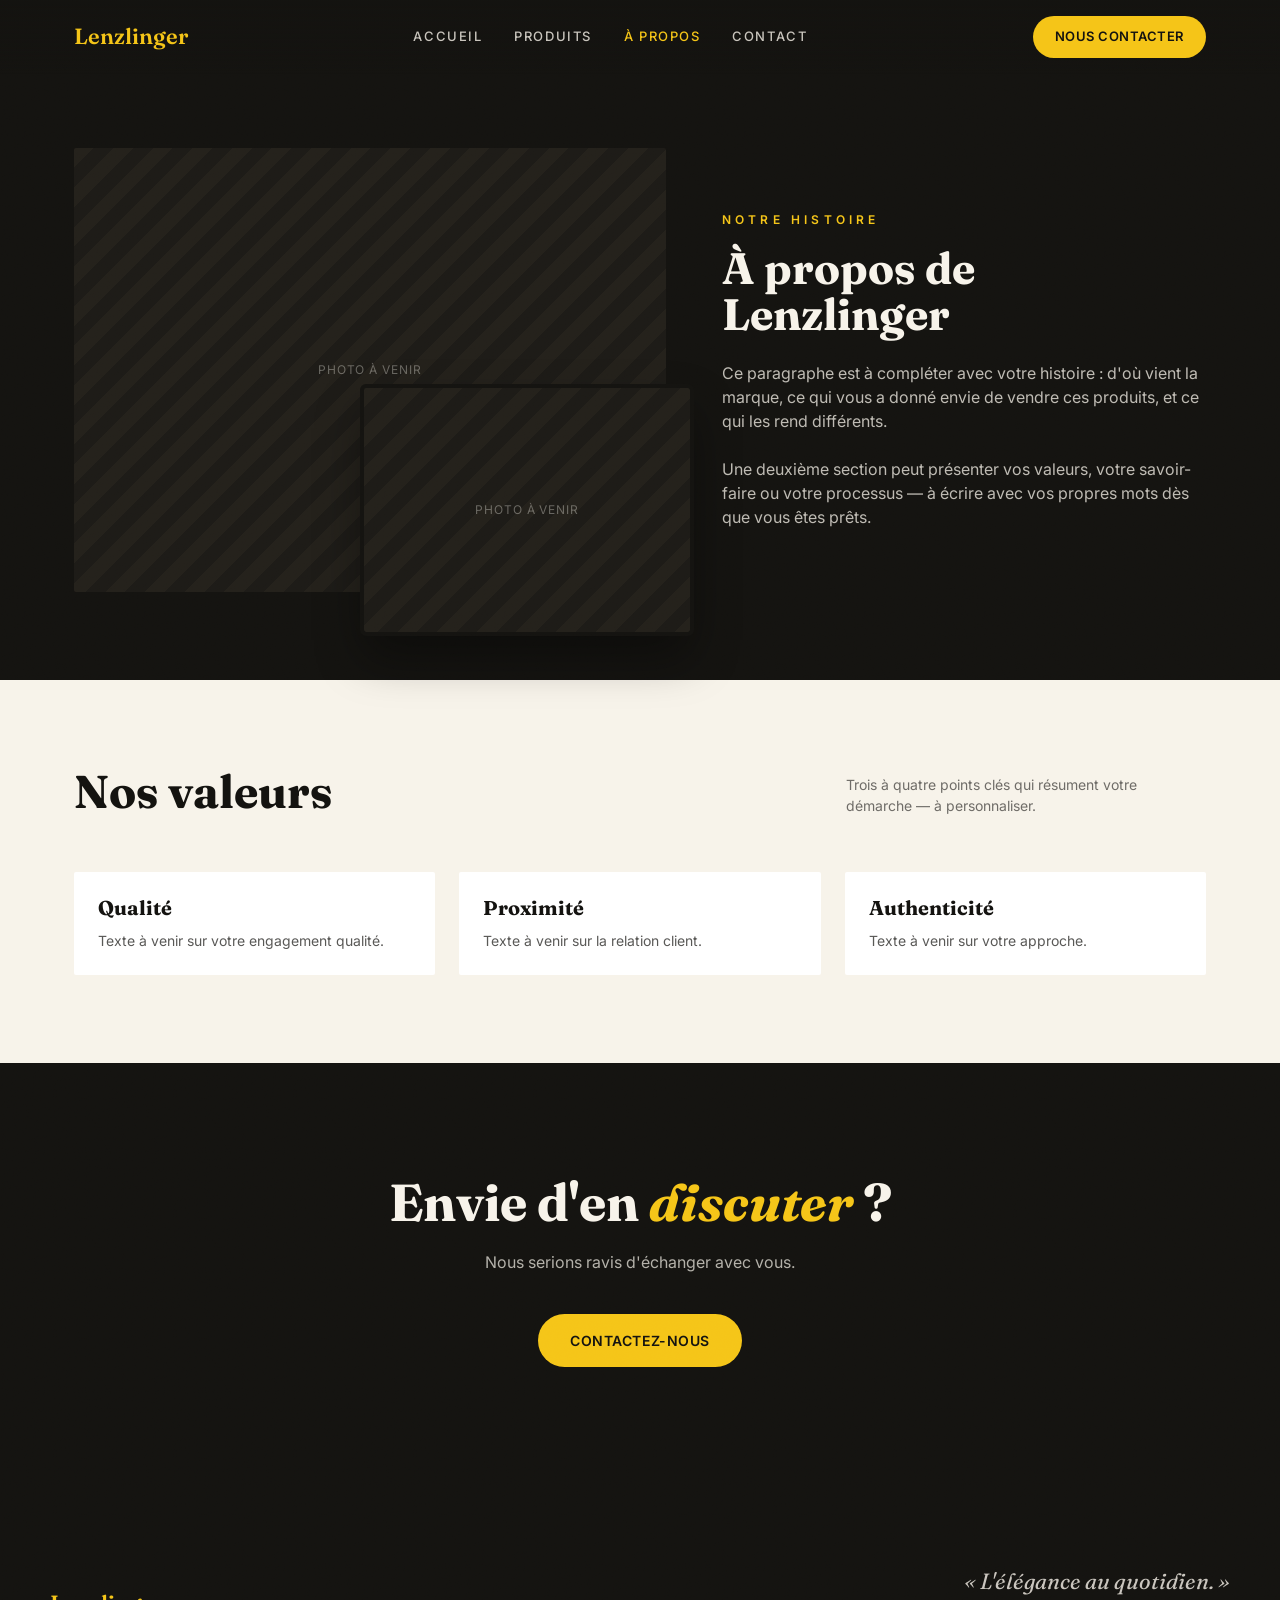
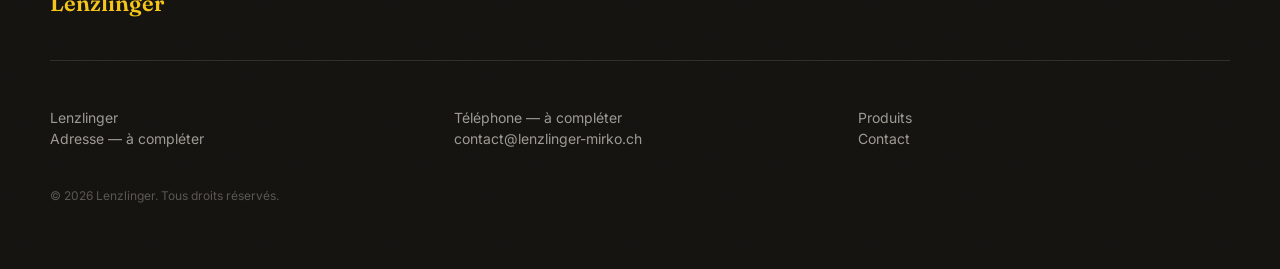
==== commit 9a8cc68e: "Drop "Mirko" from the site name everywhere The brand is just "Lenzlinger" now — titles, header wordm" ====
--- a/a-propos.html
+++ b/a-propos.html
@@ -3,8 +3,8 @@
 <head>
 <meta charset="utf-8">
 <meta name="viewport" content="width=device-width, initial-scale=1">
-<title>Lenzlinger Mirko — À propos</title>
-<meta name="description" content="L'histoire et les valeurs de Lenzlinger Mirko.">
+<title>Lenzlinger — À propos</title>
+<meta name="description" content="L'histoire et les valeurs de Lenzlinger.">
 <link rel="preconnect" href="https://fonts.googleapis.com">
 <link rel="preconnect" href="https://fonts.gstatic.com" crossorigin>
 <link href="https://fonts.googleapis.com/css2?family=Fraunces:ital,wght@0,500;0,600;1,400;1,500;1,600&family=Inter:wght@400;500;600;700&display=swap" rel="stylesheet">
@@ -15,7 +15,7 @@
 <header id="site-header">
   <div class="wrap">
     <a href="index.html" class="wordmark">
-      <span class="mark">Lenzlinger</span> Mirko
+      <span class="mark">Lenzlinger</span>
     </a>
     <nav class="main-nav">
       <a href="index.html">Accueil</a>
@@ -54,7 +54,7 @@
       </div>
       <div class="copy" data-reveal style="--reveal-delay:100ms">
         <p class="kicker">Notre histoire</p>
-        <h1 class="editorial" style="font-size:clamp(30px,4vw,44px); margin:0; line-height:1.05;">À propos de Lenzlinger Mirko</h1>
+        <h1 class="editorial" style="font-size:clamp(30px,4vw,44px); margin:0; line-height:1.05;">À propos de Lenzlinger</h1>
         <p class="lead">Ce paragraphe est à compléter avec votre histoire : d'où vient la marque, ce qui vous a donné envie de vendre ces produits, et ce qui les rend différents.</p>
         <p class="lead">Une deuxième section peut présenter vos valeurs, votre savoir-faire ou votre processus — à écrire avec vos propres mots dès que vous êtes prêts.</p>
       </div>
@@ -104,11 +104,11 @@
 
 <footer id="site-footer" class="grain">
   <div class="top">
-    <span class="wordmark"><span class="mark">Lenzlinger</span> Mirko</span>
+    <span class="wordmark"><span class="mark">Lenzlinger</span></span>
     <p class="tagline">« L'élégance au quotidien. »</p>
   </div>
   <div class="cols">
-    <p>Lenzlinger Mirko<br>Adresse — à compléter</p>
+    <p>Lenzlinger<br>Adresse — à compléter</p>
     <p>
       Téléphone — à compléter<br>
       <a href="mailto:contact@lenzlinger-mirko.ch" class="link-draw">contact@lenzlinger-mirko.ch</a>
@@ -119,7 +119,7 @@
     </p>
   </div>
   <div class="bottom">
-    <span>&copy; 2026 Lenzlinger Mirko. Tous droits réservés.</span>
+    <span>&copy; 2026 Lenzlinger. Tous droits réservés.</span>
   </div>
 </footer>
 
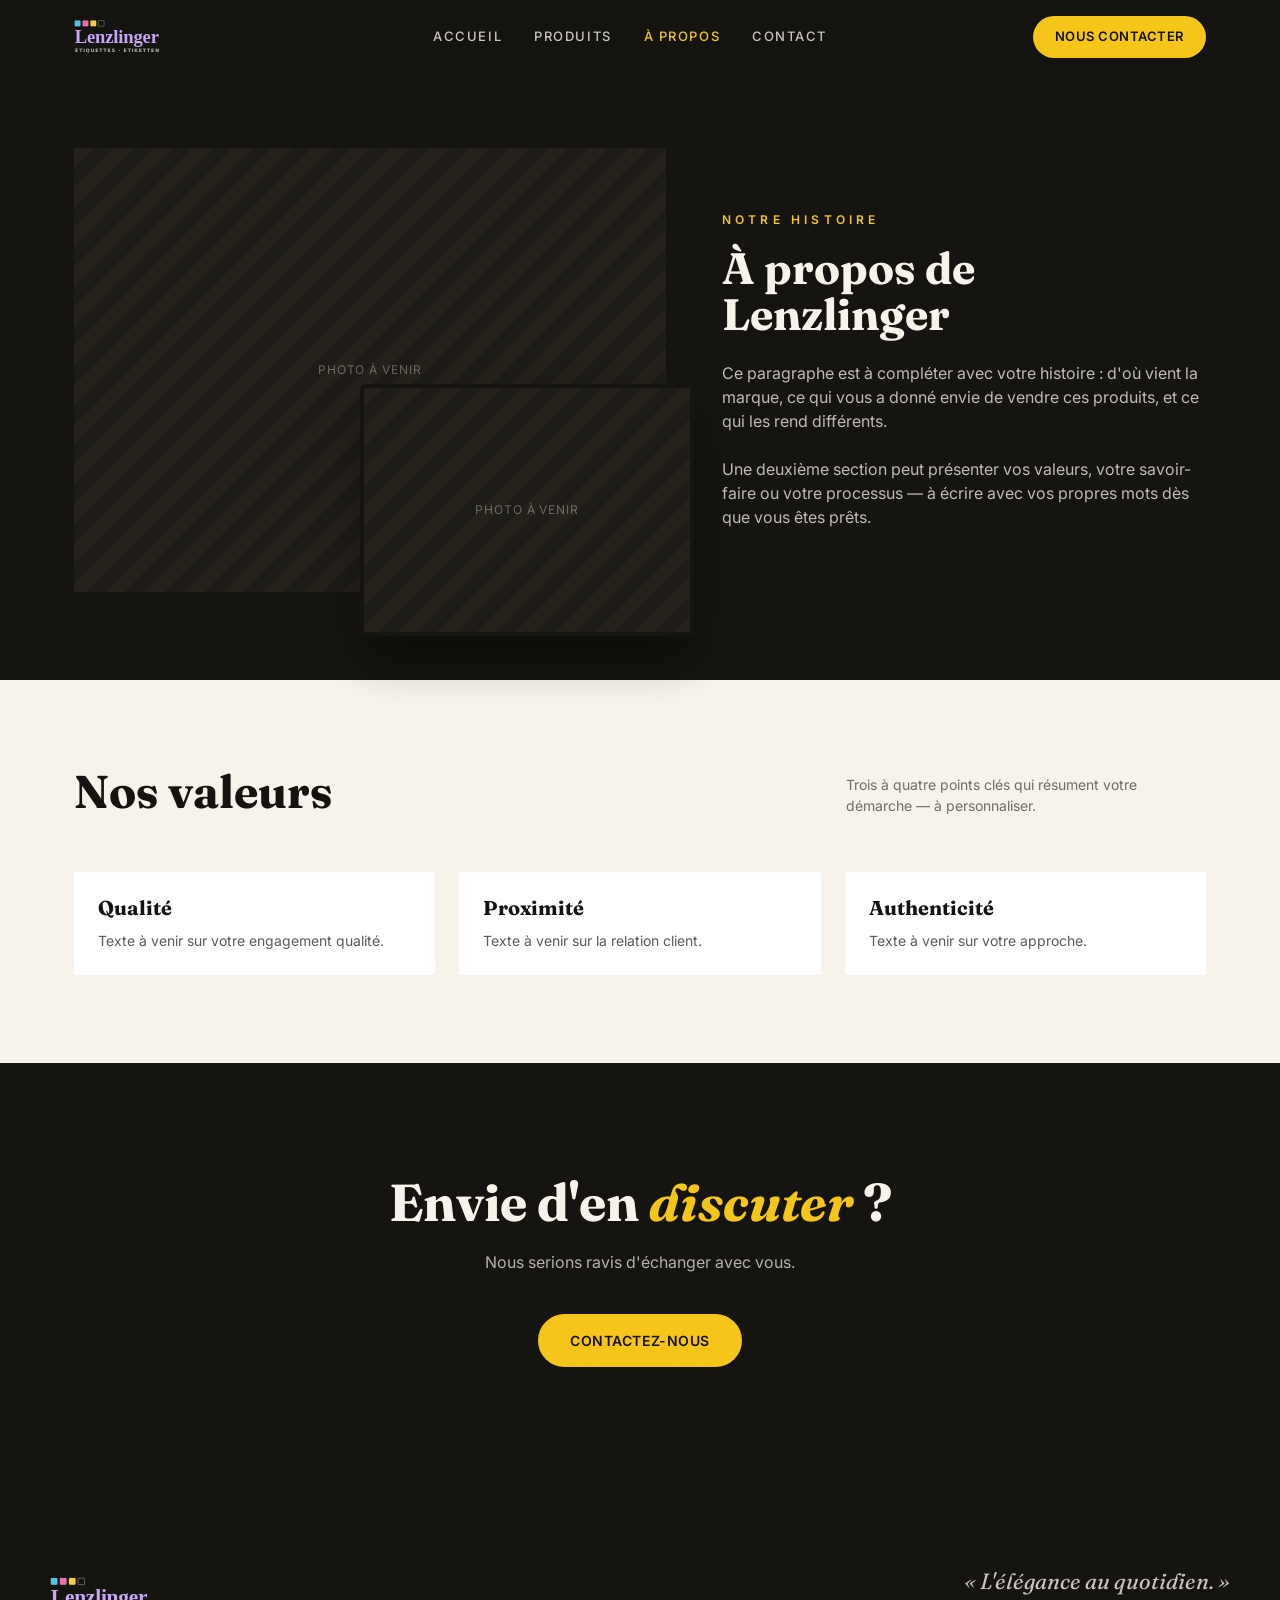
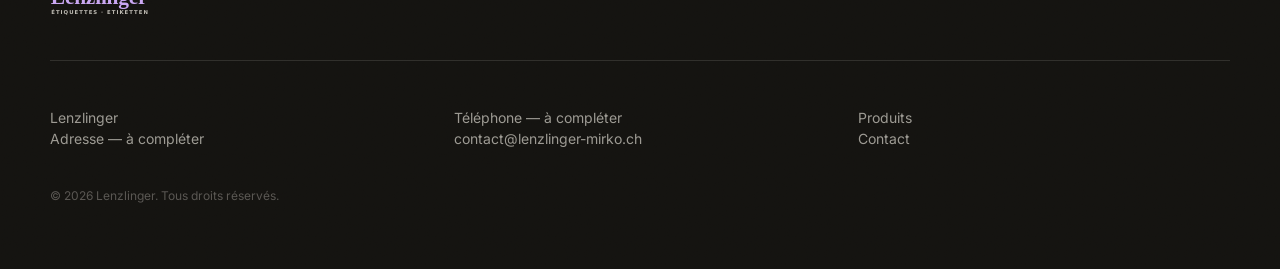
==== commit db2de7b9: "Add a modernized Lenzlinger logo New SVG wordmark: clean serif type in a lighter violet, same CMYK s" ====
--- a/a-propos.html
+++ b/a-propos.html
@@ -15,7 +15,7 @@
 <header id="site-header">
   <div class="wrap">
     <a href="index.html" class="wordmark">
-      <span class="mark">Lenzlinger</span>
+      <img src="images/logo.svg" class="brand-logo" alt="Lenzlinger — Étiquettes / Etiketten">
     </a>
     <nav class="main-nav">
       <a href="index.html">Accueil</a>
@@ -104,7 +104,7 @@
 
 <footer id="site-footer" class="grain">
   <div class="top">
-    <span class="wordmark"><span class="mark">Lenzlinger</span></span>
+    <img src="images/logo.svg" class="brand-logo brand-logo-footer" alt="Lenzlinger — Étiquettes / Etiketten">
     <p class="tagline">« L'élégance au quotidien. »</p>
   </div>
   <div class="cols">
--- a/css/style.css
+++ b/css/style.css
@@ -167,6 +167,14 @@
 
 .wordmark .mark { color: var(--yellow); }
 
+.brand-logo {
+  height: 40px;
+  width: auto;
+  display: block;
+}
+
+.brand-logo-footer { height: 46px; }
+
 .main-nav {
   display: none;
   align-items: center;
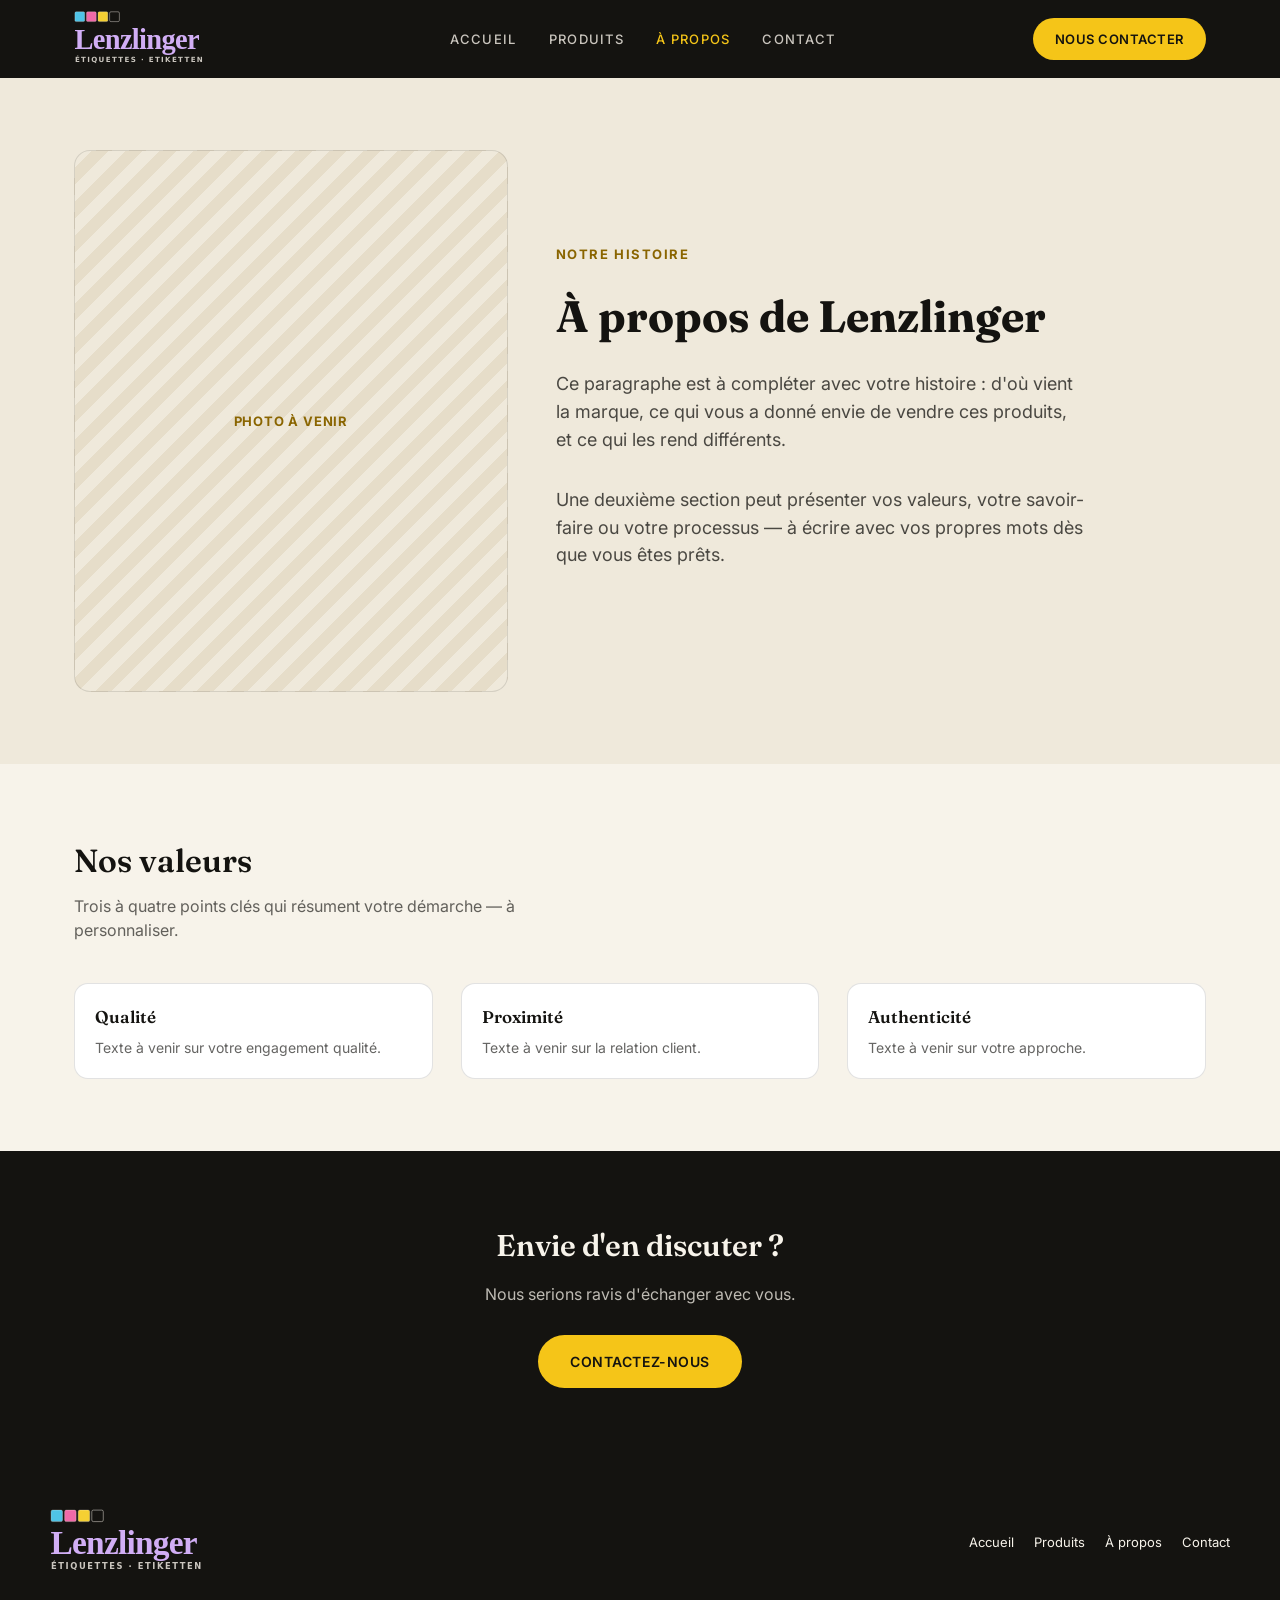
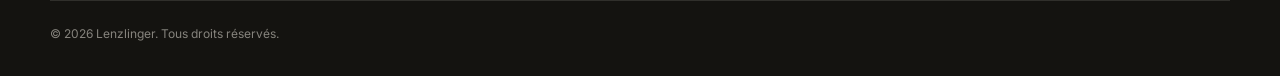
==== commit e97a7fc4: "Revert to the original page structure, keep the new colors Mirko's feedback: the AZ Coaching-style r" ====
--- a/a-propos.html
+++ b/a-propos.html
@@ -46,15 +46,12 @@
 
 <main>
 
-  <section class="band-dark grain" style="padding-top: 148px;">
+  <section class="about">
     <div class="wrap">
-      <div class="overlap-media">
-        <div class="media-fill" data-reveal>Photo à venir</div>
-        <div class="media-fill small" data-reveal style="--reveal-delay:150ms">Photo à venir</div>
-      </div>
-      <div class="copy" data-reveal style="--reveal-delay:100ms">
-        <p class="kicker">Notre histoire</p>
-        <h1 class="editorial" style="font-size:clamp(30px,4vw,44px); margin:0; line-height:1.05;">À propos de Lenzlinger</h1>
+      <div class="media-box">Photo à venir</div>
+      <div>
+        <span class="eyebrow">Notre histoire</span>
+        <h1 class="editorial" style="font-size:clamp(30px,4vw,44px); margin:0 0 20px;">À propos de Lenzlinger</h1>
         <p class="lead">Ce paragraphe est à compléter avec votre histoire : d'où vient la marque, ce qui vous a donné envie de vendre ces produits, et ce qui les rend différents.</p>
         <p class="lead">Une deuxième section peut présenter vos valeurs, votre savoir-faire ou votre processus — à écrire avec vos propres mots dès que vous êtes prêts.</p>
       </div>
@@ -64,23 +61,25 @@
   <section>
     <div class="wrap">
       <div class="section-head">
-        <h2 data-reveal>Nos valeurs</h2>
-        <p data-reveal style="--reveal-delay:80ms">Trois à quatre points clés qui résument votre démarche — à personnaliser.</p>
+        <div>
+          <h2>Nos valeurs</h2>
+          <p>Trois à quatre points clés qui résument votre démarche — à personnaliser.</p>
+        </div>
       </div>
-      <div class="feature-grid" style="grid-template-columns: repeat(auto-fit, minmax(240px, 1fr));">
-        <article class="card-simple rise-card" data-reveal>
+      <div class="grid">
+        <article class="card">
           <div class="card-body">
             <h3>Qualité</h3>
             <p>Texte à venir sur votre engagement qualité.</p>
           </div>
         </article>
-        <article class="card-simple rise-card" data-reveal style="--reveal-delay:70ms">
+        <article class="card">
           <div class="card-body">
             <h3>Proximité</h3>
             <p>Texte à venir sur la relation client.</p>
           </div>
         </article>
-        <article class="card-simple rise-card" data-reveal style="--reveal-delay:140ms">
+        <article class="card">
           <div class="card-body">
             <h3>Authenticité</h3>
             <p>Texte à venir sur votre approche.</p>
@@ -90,37 +89,29 @@
     </div>
   </section>
 
-  <section class="cta-band grain">
+  <section class="cta-band">
     <div class="wrap">
-      <h2 data-reveal>Envie d'en <em>discuter</em> ?</h2>
-      <p class="lead" data-reveal style="--reveal-delay:80ms">Nous serions ravis d'échanger avec vous.</p>
-      <div class="hero-actions" data-reveal style="--reveal-delay:160ms">
-        <a href="contact.html" class="btn-pill btn-pill-lg">Contactez-nous</a>
-      </div>
+      <h2>Envie d'en discuter ?</h2>
+      <p>Nous serions ravis d'échanger avec vous.</p>
+      <a href="contact.html" class="btn-pill btn-pill-lg">Contactez-nous</a>
     </div>
   </section>
 
 </main>
 
-<footer id="site-footer" class="grain">
+<footer id="site-footer">
   <div class="top">
     <img src="images/logo.svg" class="brand-logo brand-logo-footer" alt="Lenzlinger — Étiquettes / Etiketten">
-    <p class="tagline">« L'élégance au quotidien. »</p>
+    <nav>
+      <ul>
+        <li><a href="index.html">Accueil</a></li>
+        <li><a href="produits.html">Produits</a></li>
+        <li><a href="a-propos.html">À propos</a></li>
+        <li><a href="contact.html">Contact</a></li>
+      </ul>
+    </nav>
   </div>
-  <div class="cols">
-    <p>Lenzlinger<br>Adresse — à compléter</p>
-    <p>
-      Téléphone — à compléter<br>
-      <a href="mailto:contact@lenzlinger-mirko.ch" class="link-draw">contact@lenzlinger-mirko.ch</a>
-    </p>
-    <p>
-      <a href="produits.html" class="link-draw">Produits</a><br>
-      <a href="contact.html" class="link-draw">Contact</a>
-    </p>
-  </div>
-  <div class="bottom">
-    <span>&copy; 2026 Lenzlinger. Tous droits réservés.</span>
-  </div>
+  <div class="bottom">&copy; 2026 Lenzlinger. Tous droits réservés.</div>
 </footer>
 
 <script src="js/main.js"></script>
--- a/css/style.css
+++ b/css/style.css
@@ -1,8 +1,10 @@
 :root {
   --ink: #141310;
   --cream: #f7f3ea;
+  --cream-dim: #efe9db;
   --yellow: #f5c518;
   --yellow-dark: #8a6500;
+  --violet: #d1aef5;
   --line: rgba(247, 243, 234, 0.12);
   --line-dark: rgba(20, 19, 16, 0.12);
   --maxw: 1180px;
@@ -10,18 +12,14 @@
 
 * { box-sizing: border-box; }
 
-html {
-  scroll-behavior: smooth;
-  overflow-x: hidden;
-}
+html { scroll-behavior: smooth; }
 
 body {
   margin: 0;
-  overflow-x: hidden;
   font-family: "Inter", system-ui, -apple-system, "Segoe UI", sans-serif;
   color: var(--ink);
   background: var(--cream);
-  line-height: 1.5;
+  line-height: 1.55;
 }
 
 body.menu-open { overflow: hidden; }
@@ -29,9 +27,7 @@
 a { color: inherit; text-decoration: none; }
 img { max-width: 100%; display: block; }
 
-.editorial {
-  font-family: "Fraunces", Georgia, serif;
-}
+.editorial { font-family: "Fraunces", Georgia, serif; }
 
 .wrap {
   max-width: var(--maxw);
@@ -39,112 +35,12 @@
   padding: 0 24px;
 }
 
-/* ---------- Reveal-on-scroll (fade + blur + rise), as on AZ Coaching ---------- */
-[data-reveal] {
-  opacity: 0;
-  transform: translateY(28px);
-  filter: blur(6px);
-  transition: opacity 0.8s cubic-bezier(0.16, 1, 0.3, 1),
-    transform 0.8s cubic-bezier(0.16, 1, 0.3, 1),
-    filter 0.8s cubic-bezier(0.16, 1, 0.3, 1);
-  transition-delay: var(--reveal-delay, 0ms);
-}
-
-[data-reveal].is-visible {
-  opacity: 1;
-  transform: none;
-  filter: blur(0);
-}
-
-[data-reveal-hero] {
-  transform: translateY(46px) scale(0.96);
-  filter: blur(10px);
-  transition-duration: 1s;
-}
-
-[data-reveal-hero].is-visible {
-  transform: none;
-  filter: blur(0);
-}
-
-@media (prefers-reduced-motion: reduce) {
-  html { scroll-behavior: auto; }
-  [data-reveal] {
-    opacity: 1 !important;
-    transform: none !important;
-    filter: none !important;
-    transition: none !important;
-  }
-  .kenburns { animation: none !important; }
-}
-
-/* Slow continuous zoom on the hero image */
-@keyframes kenburns {
-  from { transform: scale(1); }
-  to { transform: scale(1.18); }
-}
-
-.kenburns {
-  animation: kenburns 16s ease-in-out infinite alternate;
-}
-
-/* Underline that draws in on hover, instead of a static one */
-.link-draw {
-  position: relative;
-  background-image: linear-gradient(currentColor, currentColor);
-  background-position: 0 100%;
-  background-repeat: no-repeat;
-  background-size: 0% 1px;
-  transition: background-size 0.35s cubic-bezier(0.16, 1, 0.3, 1);
-}
-
-.link-draw:hover,
-.link-draw:focus-visible {
-  background-size: 100% 1px;
-}
-
-/* Elevation + image zoom on hover for cards */
-.rise-card {
-  transition: transform 0.5s cubic-bezier(0.16, 1, 0.3, 1),
-    box-shadow 0.5s cubic-bezier(0.16, 1, 0.3, 1);
-}
-
-@media (hover: hover) {
-  .rise-card:hover {
-    transform: translateY(-6px);
-    box-shadow: 0 24px 48px -24px rgba(20, 19, 16, 0.35);
-  }
-}
-
-/* Subtle grain over large dark fields */
-.grain { position: relative; isolation: isolate; }
-
-.grain::after {
-  content: "";
-  position: absolute;
-  inset: 0;
-  z-index: 1;
-  pointer-events: none;
-  opacity: 0.05;
-  mix-blend-mode: overlay;
-  background-image: url("data:image/svg+xml,%3Csvg xmlns='http://www.w3.org/2000/svg' width='120' height='120'%3E%3Cfilter id='n'%3E%3CfeTurbulence type='fractalNoise' baseFrequency='0.9' numOctaves='2' stitchTiles='stitch'/%3E%3C/filter%3E%3Crect width='100%25' height='100%25' filter='url(%23n)'/%3E%3C/svg%3E");
-  background-size: 120px 120px;
-}
-
-/* ---------- Header ---------- */
+/* ---------- Header (always solid, same place for the logo/nav) ---------- */
 #site-header {
-  position: fixed;
-  inset: 0 0 auto 0;
+  position: sticky;
+  top: 0;
   z-index: 60;
-  background-image: linear-gradient(to bottom, rgba(20,19,16,0.7) 0%, rgba(20,19,16,0.4) 70%, rgba(20,19,16,0) 100%);
-  transition: background-color 0.3s ease, backdrop-filter 0.3s ease, box-shadow 0.3s ease;
-}
-
-#site-header.scrolled {
-  background-image: none;
-  background-color: rgba(20, 19, 16, 0.92);
-  backdrop-filter: blur(10px);
-  box-shadow: 0 1px 0 var(--line);
+  background: var(--ink);
 }
 
 #site-header .wrap {
@@ -152,28 +48,13 @@
   align-items: center;
   justify-content: space-between;
   gap: 24px;
-  padding: 16px 24px;
-}
-
-.wordmark {
-  font-family: "Fraunces", Georgia, serif;
-  font-weight: 600;
-  font-size: 22px;
-  color: var(--cream);
-  display: inline-flex;
-  align-items: baseline;
-  gap: 6px;
-}
-
-.wordmark .mark { color: var(--yellow); }
-
-.brand-logo {
-  height: 40px;
-  width: auto;
-  display: block;
-}
-
-.brand-logo-footer { height: 46px; }
+  padding: 10px 24px;
+}
+
+.wordmark { display: inline-flex; align-items: center; }
+
+.brand-logo { height: 58px; width: auto; display: block; }
+.brand-logo-footer { height: 68px; }
 
 .main-nav {
   display: none;
@@ -182,14 +63,12 @@
   font-size: 13px;
   font-weight: 500;
   text-transform: uppercase;
-  letter-spacing: 0.12em;
+  letter-spacing: 0.1em;
   color: rgba(247, 243, 234, 0.8);
 }
 
 .main-nav a:hover,
-.main-nav a[aria-current="page"] {
-  color: var(--yellow);
-}
+.main-nav a[aria-current="page"] { color: var(--yellow); }
 
 .header-actions { display: flex; align-items: center; gap: 12px; }
 
@@ -205,11 +84,18 @@
   letter-spacing: 0.04em;
   background: var(--yellow);
   color: var(--ink);
+  border: 0;
+  cursor: pointer;
   transition: background 0.2s ease;
 }
 
 .btn-pill:hover { background: #fff; }
-
+.btn-pill-outline {
+  background: transparent;
+  color: var(--ink);
+  border: 1.5px solid var(--ink);
+}
+.btn-pill-outline:hover { background: var(--ink); color: var(--cream); }
 .btn-pill-lg { padding: 16px 32px; font-size: 14px; }
 
 .menu-toggle {
@@ -250,25 +136,15 @@
 
 #full-menu.open { display: flex; }
 
-#full-menu nav {
-  display: flex;
-  flex: 1;
-  flex-direction: column;
-  justify-content: center;
-  gap: 4px;
-}
+#full-menu nav { display: flex; flex: 1; flex-direction: column; justify-content: center; gap: 4px; }
 
 #full-menu nav a {
   font-family: "Fraunces", Georgia, serif;
   font-size: 32px;
   padding: 14px 0;
   border-bottom: 1px solid var(--line);
-  opacity: 0;
-  transform: translateY(16px);
-  transition: opacity 0.3s ease, transform 0.3s ease;
-}
-
-#full-menu.open nav a { opacity: 1; transform: none; }
+}
+
 #full-menu nav a[aria-current="page"] { color: var(--yellow); }
 
 #full-menu .menu-footer {
@@ -287,458 +163,209 @@
 
 /* ---------- Hero ---------- */
 .hero {
-  position: relative;
-  display: flex;
-  align-items: center;
-  min-height: 100svh;
-  overflow: hidden;
-  background: var(--ink);
-}
-
-.hero-media {
-  position: absolute;
-  inset: 0;
-}
-
-.hero-media .kenburns {
-  position: absolute;
-  inset: 0;
-  width: 100%;
-  height: 100%;
-  background: repeating-linear-gradient(135deg, #1d1b17, #1d1b17 14px, #141310 14px, #141310 28px);
+  padding: 72px 0 80px;
+  background: linear-gradient(180deg, var(--cream-dim), var(--cream));
+}
+
+.hero .wrap {
+  display: grid;
+  grid-template-columns: 1fr;
+  gap: 48px;
+  align-items: center;
+}
+
+@media (min-width: 900px) {
+  .hero .wrap { grid-template-columns: 1.1fr 0.9fr; }
+}
+
+.eyebrow {
+  display: inline-block;
+  font-size: 13px;
+  font-weight: 700;
+  letter-spacing: 0.12em;
+  text-transform: uppercase;
+  color: var(--yellow-dark);
+  margin-bottom: 18px;
+}
+
+.hero h1 {
+  font-family: "Fraunces", Georgia, serif;
+  font-weight: 600;
+  font-size: clamp(36px, 5vw, 56px);
+  line-height: 1.08;
+  margin: 0 0 20px;
+}
+
+.hero h1 em { font-style: italic; color: var(--yellow-dark); }
+
+.lead { font-size: 18px; opacity: 0.75; max-width: 48ch; margin: 0 0 32px; }
+
+.cta-row { display: flex; gap: 16px; flex-wrap: wrap; align-items: center; }
+
+.media-box {
+  aspect-ratio: 4 / 5;
+  border-radius: 16px;
+  background: repeating-linear-gradient(135deg, var(--cream-dim), var(--cream-dim) 12px, #e6ddc9 12px, #e6ddc9 24px);
   display: flex;
   align-items: center;
   justify-content: center;
-  color: rgba(247, 243, 234, 0.3);
+  text-align: center;
+  color: var(--yellow-dark);
   font-size: 13px;
-  font-weight: 600;
-  letter-spacing: 0.08em;
-  text-transform: uppercase;
-}
-
-.hero-overlay {
-  position: absolute;
-  inset: 0;
-  background: linear-gradient(0deg, var(--ink) 0%, rgba(20,19,16,0.55) 55%, rgba(20,19,16,0.1) 100%);
-}
-
-.hero-content {
-  position: relative;
-  z-index: 1;
-  width: 100%;
-  padding: 0 24px;
-  max-width: var(--maxw);
-  margin: 0 auto;
-}
-
-.hero-inner { max-width: 640px; }
-
-.kicker {
-  font-size: 12px;
-  font-weight: 600;
-  text-transform: uppercase;
-  letter-spacing: 0.35em;
-  color: var(--yellow);
-  margin: 0 0 20px;
-}
-
-.hero h1 {
-  font-family: "Fraunces", Georgia, serif;
-  font-size: clamp(42px, 9vw, 92px);
-  line-height: 0.98;
-  margin: 0;
-  color: var(--cream);
-}
-
-.hero h1 em {
-  font-style: italic;
-  color: var(--yellow);
-}
-
-.hero .lead {
-  margin: 26px 0 0;
-  max-width: 44ch;
-  font-size: 18px;
-  color: rgba(247, 243, 234, 0.8);
-}
-
-.hero-actions {
-  display: flex;
-  flex-wrap: wrap;
-  align-items: center;
-  gap: 24px;
-  margin-top: 40px;
-}
-
-.hero-actions .link-draw {
-  font-size: 14px;
-  font-weight: 500;
-  color: rgba(247, 243, 234, 0.85);
-}
-
-.hero-actions .link-draw:hover { color: var(--yellow); }
-
-.hero-stats {
-  position: relative;
-  z-index: 1;
-  max-width: var(--maxw);
-  margin: 0 auto;
-  padding: 0 24px 32px;
-  display: none;
-}
-
-.hero-stats .row {
-  display: flex;
+  font-weight: 700;
+  letter-spacing: 0.06em;
+  text-transform: uppercase;
+  border: 1px solid var(--line-dark);
+  padding: 24px;
+}
+
+/* ---------- Sections ---------- */
+section { padding: 72px 0; }
+
+.section-head {
+  display: flex;
+  align-items: flex-end;
   justify-content: space-between;
   gap: 24px;
-  border-top: 1px solid var(--line);
-  padding-top: 18px;
+  margin-bottom: 40px;
+  flex-wrap: wrap;
+}
+
+.section-head h2 {
+  font-family: "Fraunces", Georgia, serif;
+  font-weight: 600;
+  font-size: 32px;
+  margin: 0;
+}
+
+.section-head h2 em { font-style: italic; color: var(--yellow-dark); }
+
+.section-head p { margin: 8px 0 0; opacity: 0.65; max-width: 52ch; }
+
+/* Product grid — simple, even columns */
+.grid {
+  display: grid;
+  grid-template-columns: repeat(auto-fit, minmax(240px, 1fr));
+  gap: 28px;
+}
+
+.card {
+  background: #fff;
+  border: 1px solid var(--line-dark);
+  border-radius: 14px;
+  overflow: hidden;
+  display: flex;
+  flex-direction: column;
+}
+
+.card-media {
+  aspect-ratio: 1 / 1;
+  background: var(--cream-dim);
+  display: flex;
+  align-items: center;
+  justify-content: center;
+  color: var(--yellow-dark);
+  font-size: 12px;
+  font-weight: 700;
+  letter-spacing: 0.05em;
+  text-transform: uppercase;
+  text-align: center;
+  padding: 16px;
+}
+
+.card-body { padding: 20px; flex: 1; display: flex; flex-direction: column; }
+
+.card-body h3 {
+  font-family: "Fraunces", Georgia, serif;
+  font-weight: 600;
+  font-size: 17px;
+  margin: 0 0 6px;
+}
+
+.card-body p { margin: 0; font-size: 14px; opacity: 0.65; }
+
+.card-body .price { font-weight: 700; color: var(--yellow-dark); margin-top: 10px; }
+
+.badge-soon {
+  display: inline-block;
+  align-self: flex-start;
   font-size: 11px;
-  text-transform: uppercase;
-  letter-spacing: 0.2em;
-  color: rgba(247, 243, 234, 0.55);
-}
-
-.hero-stats .row span.num {
-  font-family: "Fraunces", Georgia, serif;
-  font-style: normal;
-  font-size: 18px;
-  color: var(--yellow);
-  margin-right: 8px;
-}
-
-@media (min-width: 640px) {
-  .hero-stats { display: block; }
-}
-
-/* ---------- Sections ---------- */
-section { padding: 88px 0; }
-
-.section-head {
-  display: flex;
-  gap: 24px;
-  justify-content: space-between;
-  align-items: flex-end;
+  font-weight: 700;
+  text-transform: uppercase;
+  letter-spacing: 0.04em;
+  background: var(--cream-dim);
+  color: var(--yellow-dark);
+  padding: 3px 10px;
+  border-radius: 999px;
+  margin-top: 10px;
+}
+
+/* About / histoire — two columns, same spot as before */
+.about { background: var(--cream-dim); }
+
+.about .wrap {
+  display: grid;
+  grid-template-columns: 1fr;
+  gap: 48px;
+  align-items: center;
+}
+
+@media (min-width: 900px) { .about .wrap { grid-template-columns: 0.8fr 1.2fr; } }
+
+/* Contact page form */
+.contact-grid { display: grid; gap: 48px; grid-template-columns: 1fr; margin-top: 48px; }
+@media (min-width: 860px) { .contact-grid { grid-template-columns: 1fr 1fr; } }
+
+.form-field { margin-bottom: 20px; }
+.form-field label { display: block; font-size: 13px; font-weight: 600; margin-bottom: 6px; }
+.form-field input, .form-field textarea {
+  width: 100%; padding: 12px 14px; border: 1px solid var(--line-dark);
+  border-radius: 10px; font: inherit; background: #fff;
+}
+.form-field textarea { min-height: 140px; resize: vertical; }
+
+.info-list { list-style: none; padding: 0; margin: 24px 0 0; }
+.info-list li { padding: 14px 0; border-top: 1px solid var(--line-dark); }
+
+/* CTA band */
+.cta-band { background: var(--ink); color: var(--cream); text-align: center; }
+
+.cta-band h2 {
+  font-family: "Fraunces", Georgia, serif;
+  font-weight: 600;
+  font-size: 30px;
+  margin: 0 0 12px;
+}
+
+.cta-band h2 em { font-style: italic; color: var(--yellow); }
+.cta-band p { opacity: 0.75; margin: 0 0 28px; }
+
+/* Footer */
+#site-footer { background: var(--ink); color: var(--cream); padding: 48px 24px 32px; }
+
+#site-footer .top {
+  display: flex;
   flex-wrap: wrap;
-}
-
-.section-head h2 {
-  font-family: "Fraunces", Georgia, serif;
-  font-size: clamp(30px, 4vw, 46px);
-  line-height: 1.05;
-  margin: 0;
-  max-width: 20ch;
-}
-
-.section-head h2 em { font-style: italic; color: var(--yellow-dark); }
-
-.section-head p {
-  margin: 0;
-  max-width: 40ch;
-  font-size: 14px;
-  color: rgba(20, 19, 16, 0.6);
-}
-
-/* Asymmetric product grid */
-.feature-grid {
-  display: grid;
-  gap: 24px;
-  margin-top: 56px;
-  grid-template-columns: 1fr;
-}
-
-@media (min-width: 1024px) {
-  .feature-grid {
-    grid-template-columns: repeat(3, 1fr);
-    grid-auto-rows: 1fr;
-  }
-  .feature-grid > .card-feature {
-    grid-column: span 2;
-    grid-row: span 2;
-  }
-}
-
-.card-feature {
-  position: relative;
-  display: flex;
-  flex-direction: column;
-  justify-content: flex-end;
-  min-height: 26rem;
-  overflow: hidden;
-  border-radius: 2px;
-  background: #1d1b17;
-}
-
-.card-feature .media-fill {
-  position: absolute;
-  inset: 0;
-  background: repeating-linear-gradient(135deg, #24211b, #24211b 14px, #1d1b17 14px, #1d1b17 28px);
-  display: flex;
-  align-items: center;
-  justify-content: center;
-  color: rgba(247,243,234,0.35);
-  font-size: 12px;
-  text-transform: uppercase;
-  letter-spacing: 0.08em;
-}
-
-.card-feature::after {
-  content: "";
-  position: absolute;
-  inset: 0;
-  background: linear-gradient(0deg, var(--ink) 0%, rgba(20,19,16,0.25) 60%, transparent 100%);
-}
-
-.card-feature .card-body {
-  position: relative;
-  z-index: 1;
-  padding: 32px;
-  color: var(--cream);
-}
-
-.card-feature h3 { font-size: 28px; }
-
-.card-simple {
-  display: flex;
-  flex-direction: column;
-  overflow: hidden;
-  border-radius: 2px;
-  background: #fff;
-}
-
-.card-simple .media-fill {
-  aspect-ratio: 4 / 3;
-  background: var(--line-dark);
-  display: flex;
-  align-items: center;
-  justify-content: center;
-  color: rgba(20,19,16,0.4);
-  font-size: 12px;
-  text-transform: uppercase;
-  letter-spacing: 0.08em;
-}
-
-.card-body { padding: 24px; flex: 1; display: flex; flex-direction: column; }
-
-.card-body h3 {
-  font-family: "Fraunces", Georgia, serif;
-  font-size: 20px;
-  margin: 0;
-  line-height: 1.2;
-}
-
-.card-body p {
-  margin: 10px 0 0;
-  font-size: 14px;
-  opacity: 0.7;
-}
-
-.card-body .more {
-  margin-top: auto;
-  padding-top: 16px;
-  font-size: 12px;
-  font-weight: 600;
-  text-transform: uppercase;
-  letter-spacing: 0.05em;
-}
-
-.card-simple .more { color: var(--ink); }
-.card-feature .more { color: var(--yellow); }
-
-/* Dark editorial band with overlapping images */
-.band-dark {
-  background: var(--ink);
-  color: var(--cream);
-}
-
-.band-dark .wrap {
-  display: grid;
-  gap: 56px;
-  align-items: center;
-  grid-template-columns: 1fr;
-}
-
-@media (min-width: 1024px) {
-  .band-dark .wrap { grid-template-columns: 1.1fr 0.9fr; }
-}
-
-.overlap-media { position: relative; }
-
-.overlap-media .media-fill {
-  aspect-ratio: 4 / 3;
-  width: 100%;
-  border-radius: 2px;
-  background: repeating-linear-gradient(135deg, #24211b, #24211b 14px, #1d1b17 14px, #1d1b17 28px);
-  display: flex;
-  align-items: center;
-  justify-content: center;
-  color: rgba(247,243,234,0.35);
-  font-size: 12px;
-  text-transform: uppercase;
-  letter-spacing: 0.08em;
-}
-
-.overlap-media .media-fill.small {
-  position: absolute;
-  right: -24px;
-  bottom: -40px;
-  width: 55%;
-  box-shadow: 0 24px 48px rgba(0,0,0,0.4);
-  outline: 4px solid var(--ink);
-  display: none;
-}
-
-@media (min-width: 640px) {
-  .overlap-media .media-fill.small { display: flex; }
-}
-
-.band-dark .copy p.kicker { margin-bottom: 16px; }
-
-.band-dark .copy h2 {
-  font-family: "Fraunces", Georgia, serif;
-  font-size: clamp(30px, 4vw, 44px);
-  margin: 0;
-  line-height: 1.05;
-}
-
-.band-dark .copy .lead {
-  margin: 24px 0 0;
-  color: rgba(247, 243, 234, 0.75);
-  max-width: 48ch;
-}
-
-.band-dark .copy .link-draw {
-  display: inline-flex;
-  margin-top: 28px;
-  font-size: 13px;
-  font-weight: 600;
-  text-transform: uppercase;
-  letter-spacing: 0.04em;
-  color: var(--yellow);
-}
-
-/* Centered text section */
-.text-center-section { text-align: center; }
-.text-center-section .wrap { max-width: 700px; }
-.text-center-section h2 {
-  font-family: "Fraunces", Georgia, serif;
-  font-size: clamp(26px, 4vw, 36px);
-  margin: 0;
-}
-.text-center-section p { margin: 20px auto 0; color: rgba(20,19,16,0.65); max-width: 56ch; }
-
-/* Testimonials */
-.testimonials { background: #fff; border-top: 1px solid var(--line-dark); }
-.testimonials h2 { font-family: "Fraunces", Georgia, serif; font-size: clamp(26px, 4vw, 36px); margin: 0; }
-
-.testimonial-grid {
-  display: grid;
-  gap: 40px;
-  margin-top: 48px;
-  grid-template-columns: 1fr;
-}
-
-@media (min-width: 640px) { .testimonial-grid { grid-template-columns: repeat(3, 1fr); } }
-
-.testimonial {
-  border-top: 1px solid var(--line-dark);
-  padding-top: 20px;
-}
-
-.testimonial blockquote {
-  margin: 0;
-  font-family: "Fraunces", Georgia, serif;
-  font-style: italic;
-  font-size: 18px;
-  line-height: 1.35;
-  color: rgba(20,19,16,0.85);
-}
-
-.testimonial figcaption {
-  margin-top: 16px;
-  font-size: 11px;
-  font-weight: 600;
-  text-transform: uppercase;
-  letter-spacing: 0.12em;
-  color: rgba(20,19,16,0.5);
-}
-
-/* CTA band */
-.cta-band {
-  background: var(--ink);
-  color: var(--cream);
-  text-align: center;
-  padding: 112px 0;
-}
-
-.cta-band h2 {
-  font-family: "Fraunces", Georgia, serif;
-  font-size: clamp(32px, 5vw, 52px);
-  margin: 0;
-  line-height: 1.05;
-}
-
-.cta-band h2 em { font-style: italic; color: var(--yellow); }
-
-.cta-band .lead {
-  max-width: 44ch;
-  margin: 20px auto 0;
-  color: rgba(247, 243, 234, 0.7);
-}
-
-.cta-band .hero-actions { justify-content: center; }
-
-/* Footer */
-#site-footer {
-  background: var(--ink);
-  color: var(--cream);
-  padding: 64px 24px;
-}
-
-#site-footer .top {
-  display: flex;
-  flex-wrap: wrap;
-  gap: 24px;
-  align-items: flex-end;
+  gap: 16px;
+  align-items: center;
   justify-content: space-between;
   max-width: var(--maxw);
   margin: 0 auto;
 }
 
-#site-footer .tagline {
-  font-family: "Fraunces", Georgia, serif;
-  font-style: italic;
-  font-size: 22px;
-  color: rgba(247, 243, 234, 0.8);
-}
-
-#site-footer .cols {
-  display: grid;
-  gap: 32px;
-  max-width: var(--maxw);
-  margin: 40px auto 0;
-  padding-top: 32px;
-  border-top: 1px solid var(--line);
-  font-size: 14px;
-  color: rgba(247, 243, 234, 0.6);
-  grid-template-columns: 1fr;
-}
-
-@media (min-width: 640px) { #site-footer .cols { grid-template-columns: repeat(3, 1fr); } }
+#site-footer nav ul { list-style: none; display: flex; gap: 20px; margin: 0; padding: 0; font-size: 13px; }
+#site-footer nav a:hover { color: var(--yellow); }
 
 #site-footer .bottom {
   max-width: var(--maxw);
   margin: 24px auto 0;
-  padding-top: 0;
-  display: flex;
-  flex-wrap: wrap;
-  justify-content: space-between;
-  gap: 16px;
+  padding-top: 24px;
+  border-top: 1px solid var(--line);
   font-size: 12px;
-  color: rgba(247, 243, 234, 0.3);
-}
-
-/* Responsive polish */
+  color: rgba(247, 243, 234, 0.5);
+}
+
+/* Responsive */
 @media (max-width: 1023px) {
-  .hero-actions .btn-pill { order: -1; }
-}
+  .hero { padding: 48px 0 40px; }
+}
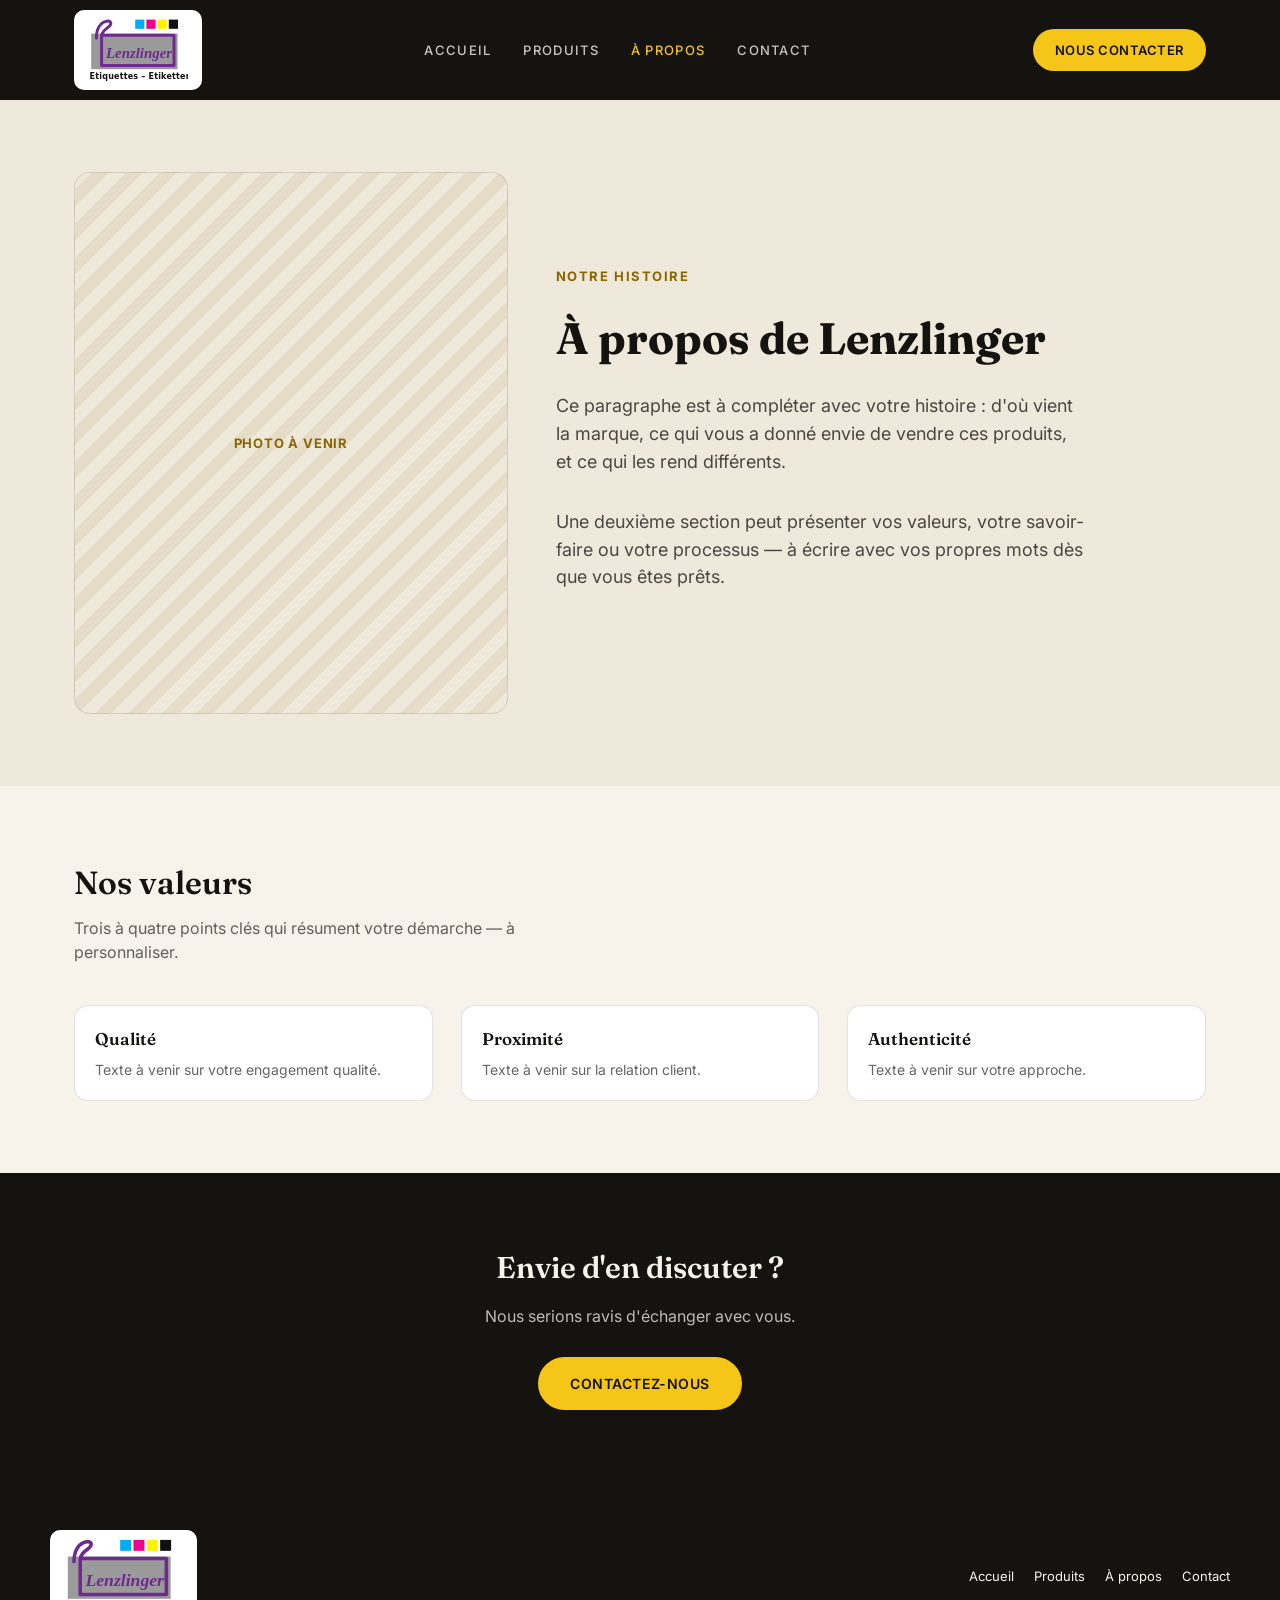
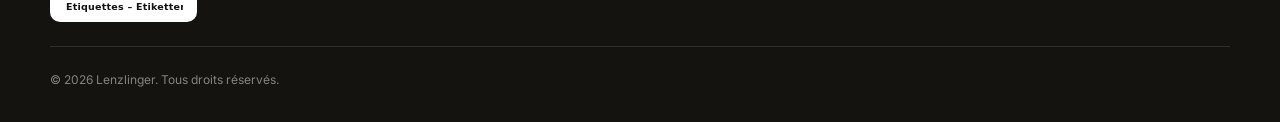
==== commit eda76bc8: "Rebuild the logo faithfully to the original artwork Mirko wants the original proportions kept so it " ====
--- a/a-propos.html
+++ b/a-propos.html
@@ -101,7 +101,7 @@
 
 <footer id="site-footer">
   <div class="top">
-    <img src="images/logo.svg" class="brand-logo brand-logo-footer" alt="Lenzlinger — Étiquettes / Etiketten">
+    <span class="wordmark"><img src="images/logo.svg" class="brand-logo brand-logo-footer" alt="Lenzlinger — Étiquettes / Etiketten"></span>
     <nav>
       <ul>
         <li><a href="index.html">Accueil</a></li>
--- a/css/style.css
+++ b/css/style.css
@@ -51,10 +51,16 @@
   padding: 10px 24px;
 }
 
-.wordmark { display: inline-flex; align-items: center; }
-
-.brand-logo { height: 58px; width: auto; display: block; }
-.brand-logo-footer { height: 68px; }
+.wordmark {
+  display: inline-flex;
+  align-items: center;
+  background: #fff;
+  padding: 8px 14px;
+  border-radius: 10px;
+}
+
+.brand-logo { height: 64px; width: auto; display: block; }
+.brand-logo-footer { height: 76px; }
 
 .main-nav {
   display: none;
